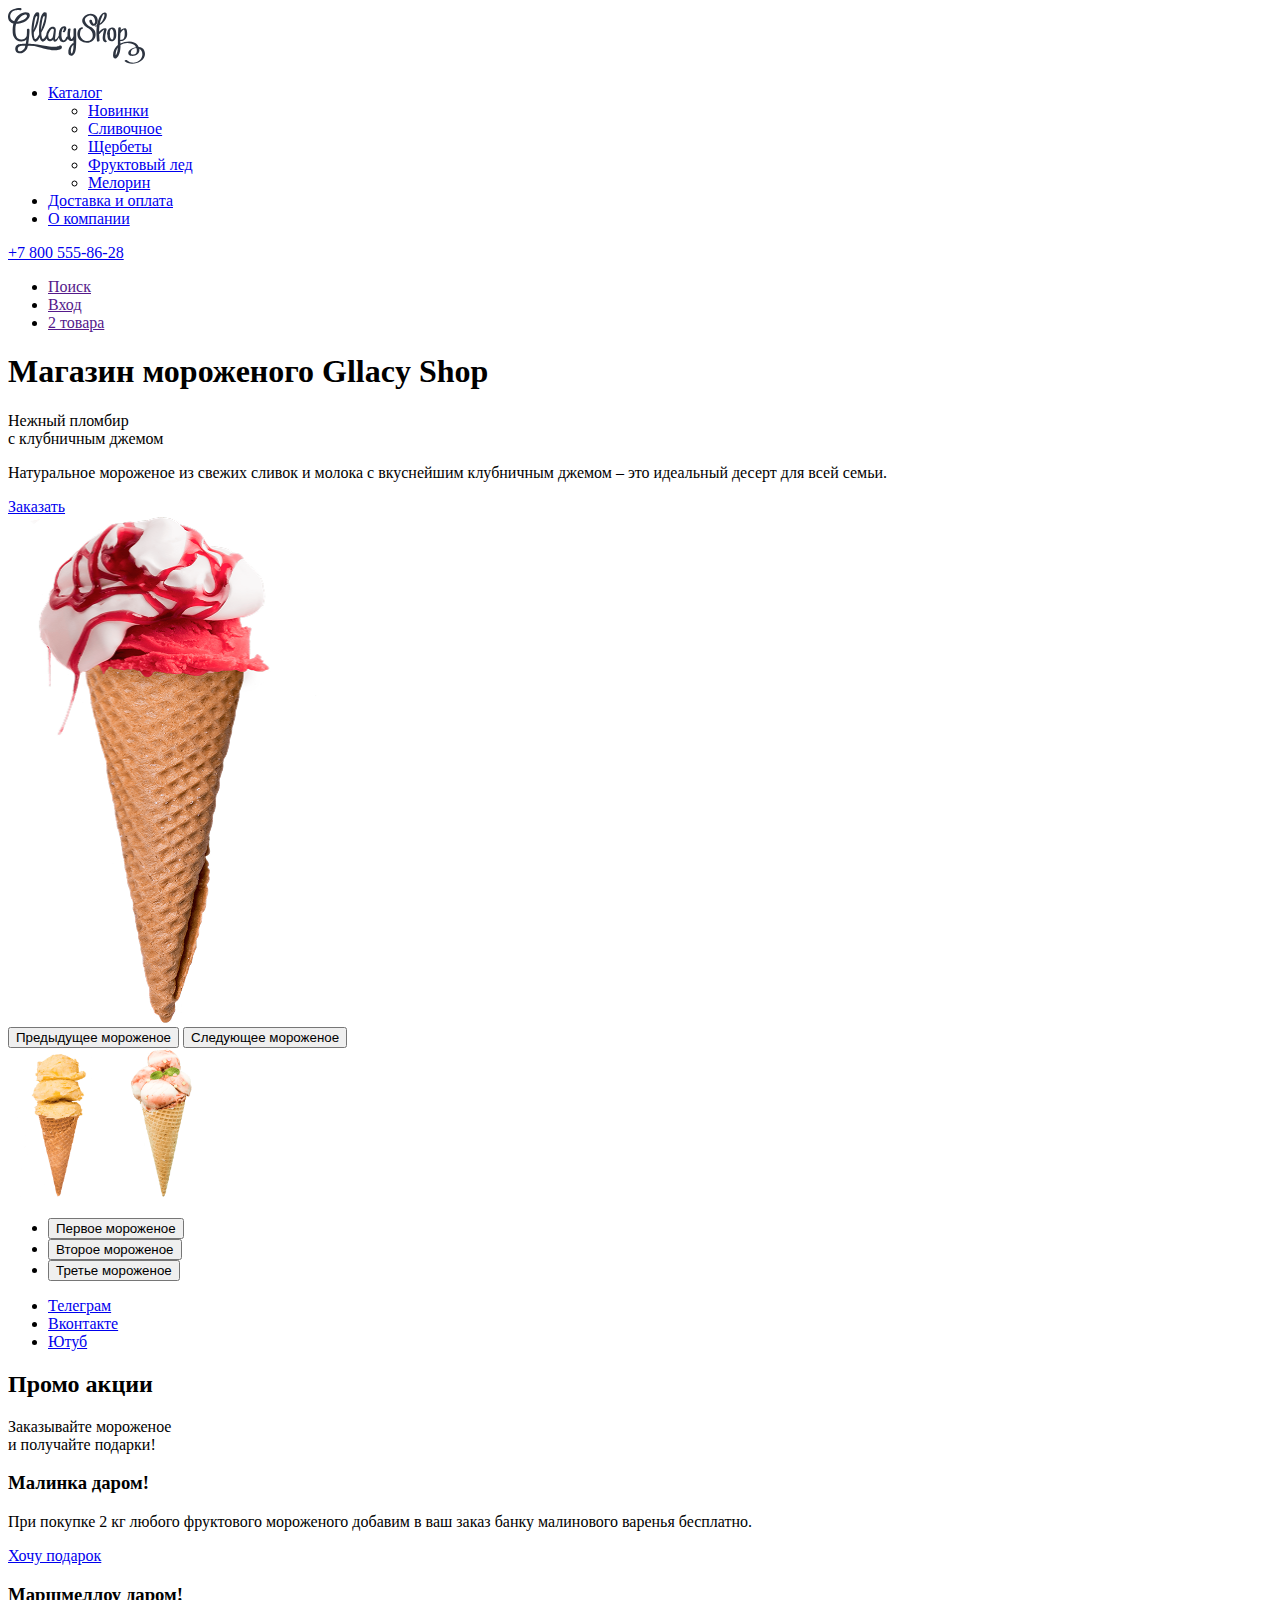
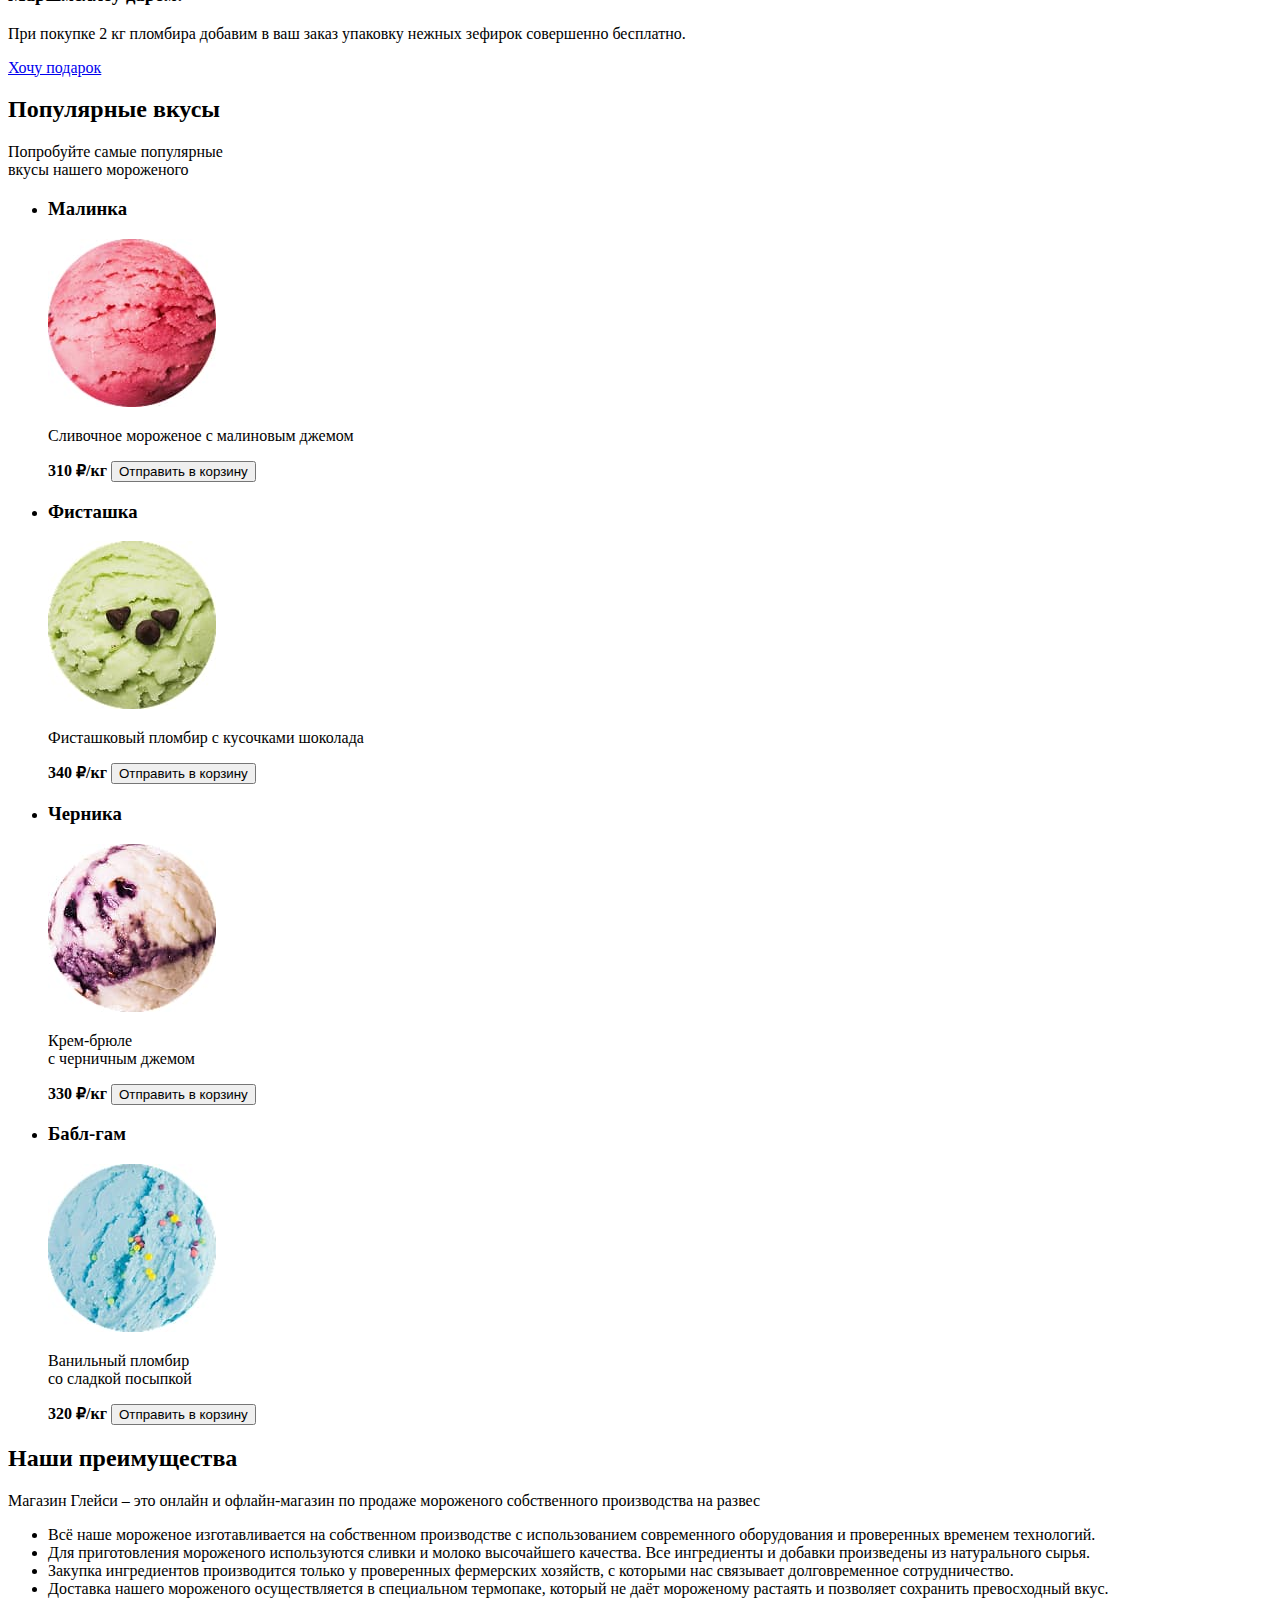
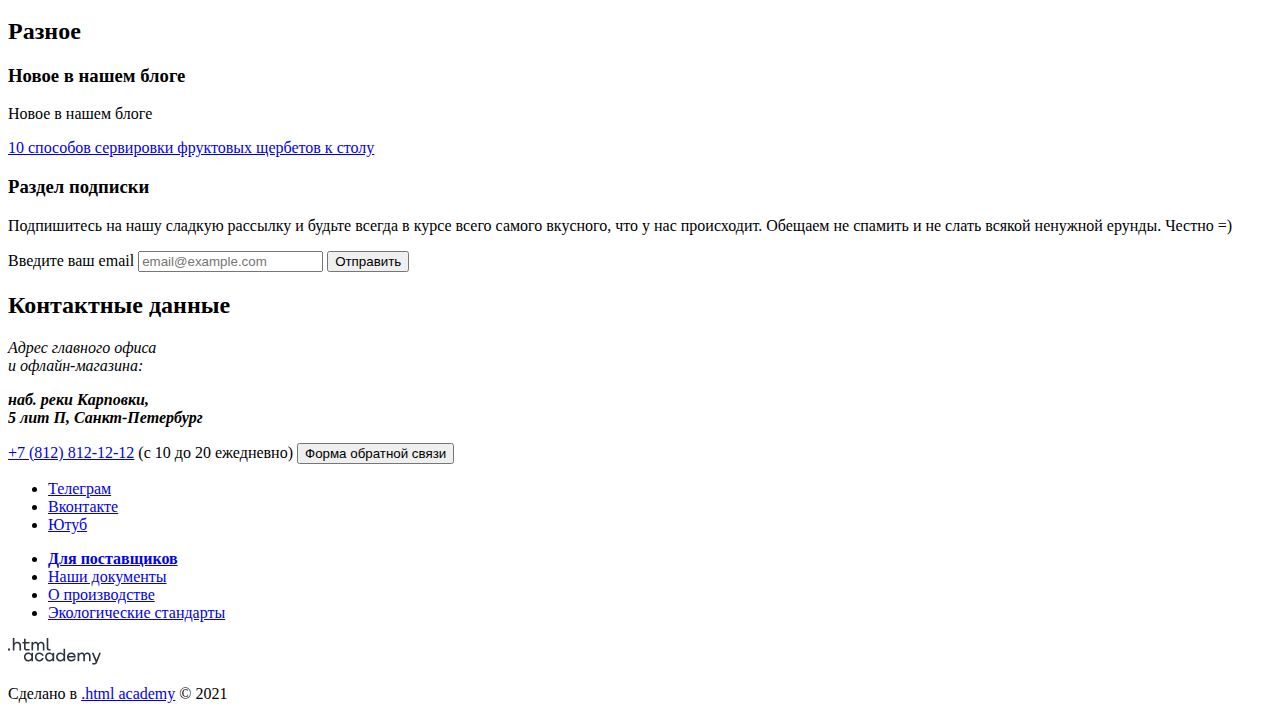
==== index.html @ fe3bb4b9 "Add content images" ====
<!DOCTYPE html>
<html class="page" lang="ru">
<head>
  <meta charset="UTF-8">
  <meta name="viewport" content="width=device-width, initial-scale=1.0">
  <title>Gllacy. Магазин нежного мороженого.</title>
</head>
<body class="page__body">
  <header class="page__header">
    <a class="logo" href="#">
      <img src="img/logo.svg" width="137" height="56" alt="Логотип Gllacy Shop">
    </a>

    <nav class="nav">
      <ul class="nav__list">
        <li class="nav__item">
          <a href="catalog.html">Каталог</a>
          <ul class="nav__sublist">
            <li class="nav__subitem"><a href="#">Новинки</a></li>
            <li class="nav__subitem"><a href="#">Сливочное</a></li>
            <li class="nav__subitem"><a href="#">Щербеты</a></li>
            <li class="nav__subitem"><a href="#">Фруктовый лед</a></li>
            <li class="nav__subitem"><a href="#">Мелорин</a></li>
          </ul>
        </li>
        <li class="nav__item">
          <a href="#">Доставка и оплата</a>
        </li>
        <li class="nav__item">
          <a href="#">О компании</a>
        </li>
      </ul>

      <a class="nav__phone" href="tel:+78005558628">
        +7 800 555-86-28
      </a>

      <ul class="nav__list user-nav__list">
        <li class="nav__item user-nav__item">
          <a href="">
            <span class="visually-hidden">Поиск</span>
          </a>
        </li>
        <li class="nav__item user-nav__item">
          <a href="">Вход</a>
        </li>
        <li class="nav__item user-nav__item">
          <a href="">2 товара</a>
        </li>
      </ul>
    </nav>
  </header>

  <main class="page__main">
    <header class="main-header">
      <h1 class="visually-hidden">Магазин мороженого Gllacy Shop</h1>

      <p class="main-header__title">
      Нежный пломбир<br>с клубничным джемом
      </p>
      <p class="main-header__subtitle">
        Натуральное мороженое из свежих сливок и молока с вкуснейшим клубничным джемом – это идеальный десерт для всей семьи.
      </p>
      <a class="button" href="#">Заказать</a>

      <div class="slider-wrap">
        <div class="main-img-wrap">
          <img class="main-img" src="img/strawberry-jam-promo.png" width="327" height="507" alt="Пломбир с клубничным джемом">
          <div class="slider-btns-wrap">
            <button class="slider-btn slider-prev" type="button">
              <span class="visually-hidden">Предыдущее мороженое</span>
            </button>
            <button class="slider-btn slider-next" type="button">
              <span class="visually-hidden">Следующее мороженое</span>
            </button>
          </div>
        </div>
        <img src="img/banana-promo.png" width="100" height="150" alt="Сливочное мороженое со вкусом банана">
        <img src="img/caramel-promo.png" width="100" height="150" alt="Карамельный пломбир с маршмеллоу">
      </div>

      <ul class="pag">
        <li class="pag__item">
          <button class="pag__button pag__button--current" type="button">
            <span class="visually-hidden">Первое мороженое</span>
          </button>
        </li>
        <li class="pag__item">
          <button class="pag__button" type="button">
            <span class="visually-hidden">Второе мороженое</span>
          </button>
        </li>
        <li class="pag__item">
          <button class="pag__button" type="button">
            <span class="visually-hidden">Третье мороженое</span>
          </button>
        </li>
      </ul>

      <ul class="socials__list">
        <li class="socials__item">
          <a class="socials__link socials__link--tg" href="https://t.me/htmlacademy">
            <span class="viasually-hidden">Телеграм</span>
          </a>
        </li>
        <li class="socials__item">
          <a class="socials__link socials__link--vk" href="https://vk.com/htmlacademy">
            <span class="viasually-hidden">Вконтакте</span>
          </a>
        </li>
        <li class="socials__item">
          <a class="socials__link socials__link--yt" href="https://www.youtube.com/user/htmlacademyru">
            <span class="viasually-hidden">Ютуб</span>
          </a>
        </li>
      </ul>
    </header>

    <section class="promo">
      <h2 class="visually-hidden">Промо акции</h2>
      <p class="promo__title">Заказывайте мороженое<br> и получайте подарки!</p>

      <article class="promo-card">
        <h3 class="promo-card__title">Малинка даром!</h3>
        <p class="promo-card__desc">
          При покупке 2 кг любого фруктового мороженого добавим в ваш заказ банку малинового варенья бесплатно.
        </p>
        <a class="button" href="#">Хочу подарок</a>
      </article>

      <article class="promo-card">
        <h3 class="promo-card__title">Маршмеллоу даром!</h3>
        <p class="promo-card__desc">
          При покупке 2 кг пломбира добавим в ваш заказ упаковку нежных зефирок совершенно бесплатно.
        </p>
        <a class="button" href="#">Хочу подарок</a>
      </article>
    </section>

    <section class="catalog">
      <h2 class="visually-hidden">Популярные вкусы</h2>
      <p class="catalog__title">Попробуйте самые популярные<br> вкусы нашего мороженого</p>

      <ul class="catalog-list">
        <li class="catalog-card">
          <h3 class="catalog-card__title">Малинка</h3>
          <img class="catalog-card__img" src="img/product/ruspberry.jpg" width="168" h="168" alt="Вид малинового мороженого">
          <p class="catalog-card__desc">Сливочное мороженое с малиновым джемом</p>
          <div class="catalog-card__wrap">
            <span class="catalog-card__price"><b>310 ₽/кг</b></span>
            <button class="catalog-card__button" type="button">
              <span class="visually-hidden">Отправить в корзину</span>
            </button>
          </div>
        </li>
        <li class="catalog-card">
          <h3 class="catalog-card__title">Фисташка</h3>
          <img class="catalog-card__img" src="img/product/pistachio.jpg" width="168" h="168" alt="Вид фисташкового мороженого">
          <p class="catalog-card__desc">Фисташковый пломбир с кусочками шоколада</p>
          <div class="catalog-card__wrap">
            <span class="catalog-card__price"><b>340 ₽/кг</b></span>
            <button class="catalog-card__button" type="button">
              <span class="visually-hidden">Отправить в корзину</span>
            </button>
          </div>
        </li>
        <li class="catalog-card">
          <h3 class="catalog-card__title">Черника</h3>
          <img class="catalog-card__img" src="img/product/blueberry.jpg" width="168" h="168" alt="Вид черничного мороженого">
          <p class="catalog-card__desc">Крем-брюле<br> с черничным джемом</p>
          <div class="catalog-card__wrap">
            <span class="catalog-card__price"><b>330 ₽/кг</b></span>
            <button class="catalog-card__button" type="button">
              <span class="visually-hidden">Отправить в корзину</span>
            </button>
          </div>
        </li>
        <li class="catalog-card">
          <h3 class="catalog-card__title">Бабл-гам</h3>
          <img class="catalog-card__img" src="img/product/bubble-gum.jpg" width="168" h="168" alt="Вид мороженого со скусом Бабл-гам">
          <p class="catalog-card__desc">Ванильный пломбир<br> со сладкой посыпкой</p>
          <div class="catalog-card__wrap">
            <span class="catalog-card__price"><b>320 ₽/кг</b></span>
            <button class="catalog-card__button" type="button">
              <span class="visually-hidden">Отправить в корзину</span>
            </button>
          </div>
        </li>
      </ul>
    </section>

    <section class="advantages">
      <h2 class="visually-hidden">Наши преимущества</h2>
      <p class="advantages__title">Магазин Глейси – это онлайн и офлайн-магазин по продаже мороженого собственного производства на развес</p>

      <ul class="advantages__list">
        <li class="advantages__item advantages__item--ice-cream">
          Всё наше мороженое изготавливается на собственном производстве с использованием современного оборудования и проверенных временем технологий.
        </li>
        <li class="advantages__item advantages__item--leaf">
          Для приготовления мороженого используются сливки и молоко высочайшего качества. Все ингредиенты и добавки произведены из натурального сырья.
        </li>
        <li class="advantages__item advantages__item--cow-head">
          Закупка ингредиентов производится только у проверенных фермерских хозяйств, с которыми нас связывает долговременное сотрудничество.
        </li>
        <li class="advantages__item advantages__item--thermometer">
          Доставка нашего мороженого осуществляется в специальном термопаке, который не даёт мороженому растаять и позволяет сохранить превосходный вкус.
        </li>
      </ul>
    </section>

    <section class="additional">
      <h2 class="visually-hidden">Разное</h2>

      <article class="blog">
        <h3 class="visually-hidden">Новое в нашем блоге</h3>
        <p class="blog__text"  aria-hidden="true">Новое в нашем блоге</p>
        <a class="blog__link" href="#">10 способов сервировки фруктовых щербетов к столу</a>
      </article>

      <article class="subscribe">
        <h3 class="visually-hidden">Раздел подписки</h3>
        <p class="subscribe__text">Подпишитесь на нашу сладкую рассылку и будьте всегда в курсе всего самого вкусного, что у нас происходит. Обещаем не спамить и не слать всякой ненужной ерунды. Честно =)</p>

        <form class="subscribe__form" action="https://echo.htmlacademy.ru" method="post">
          <label class="visually-hidden" for="email">Введите ваш email</label>
          <!-- для показа ошибки ввода поля добавить класс field-error -->
          <input class="subscribe__field" type="email" id="email" name="email" placeholder="email@example.com" required>
          <button class="button button--another-bg" type="submit">Отправить</button>
        </form>
      </article>
    </section>

    <footer class="main-footer">
      <section class="contacts">
        <h2 class="visually-hidden">Контактные данные</h2>

        <address class="contacts__address">
          <p class="contacts__title">Адрес главного офиса<br> и офлайн-магазина:</p>
          <p class="contacts__address-text">
            <b>наб. реки Карповки,<br> 5 лит П, Санкт-Петербург</b>
          </p>
        </address>

        <p class="contacts__title"></p>
        <a class="contacts__phone" href="tel:+78128121212">+7 (812) 812-12-12</a>
        <span class="schedule">(с 10 до 20 ежедневно)</span>

        <button class="button button--another-bg" type="button">Форма обратной связи</button>
      </section>
    </footer>
  </main>

  <footer class="page__footer">
    <ul class="socials__list">
      <li class="socials__item">
        <a class="socials__link socials__link--tg" href="https://t.me/htmlacademy">
          <span class="viasually-hidden">Телеграм</span>
        </a>
      </li>
      <li class="socials__item">
        <a class="socials__link socials__link--vk" href="https://vk.com/htmlacademy">
          <span class="viasually-hidden">Вконтакте</span>
        </a>
      </li>
      <li class="socials__item">
        <a class="socials__link socials__link--yt" href="https://www.youtube.com/user/htmlacademyru">
          <span class="viasually-hidden">Ютуб</span>
        </a>
      </li>
    </ul>

    <ul class="documents__list">
      <li class="documents__item documents__item--for-supplier">
        <a class="documents__link" href="#"><b>Для поставщиков</b></a>
      </li>
      <li class="documents__item">
        <a class="documents__link" href="#">Наши документы</a>
      </li>
      <li class="documents__item">
        <a class="documents__link" href="#">О производстве</a>
      </li>
      <li class="documents__item">
        <a class="documents__link" href="#">Экологические стандарты</a>
      </li>
    </ul>

    <div class="copyright">
      <a class="copyright__logo" href="https://htmlacademy.ru/">
        <img src="img/htmlacademy_logo.svg" width="93" height="27" alt="Логотип HTML Academy">
      </a>

      <p>
        Сделано в
        <a class="copyright__text" href="https://htmlacademy.ru/">.html academy</a>
        © 2021
      </p>
    </div>
  </footer>
</body>
</html>
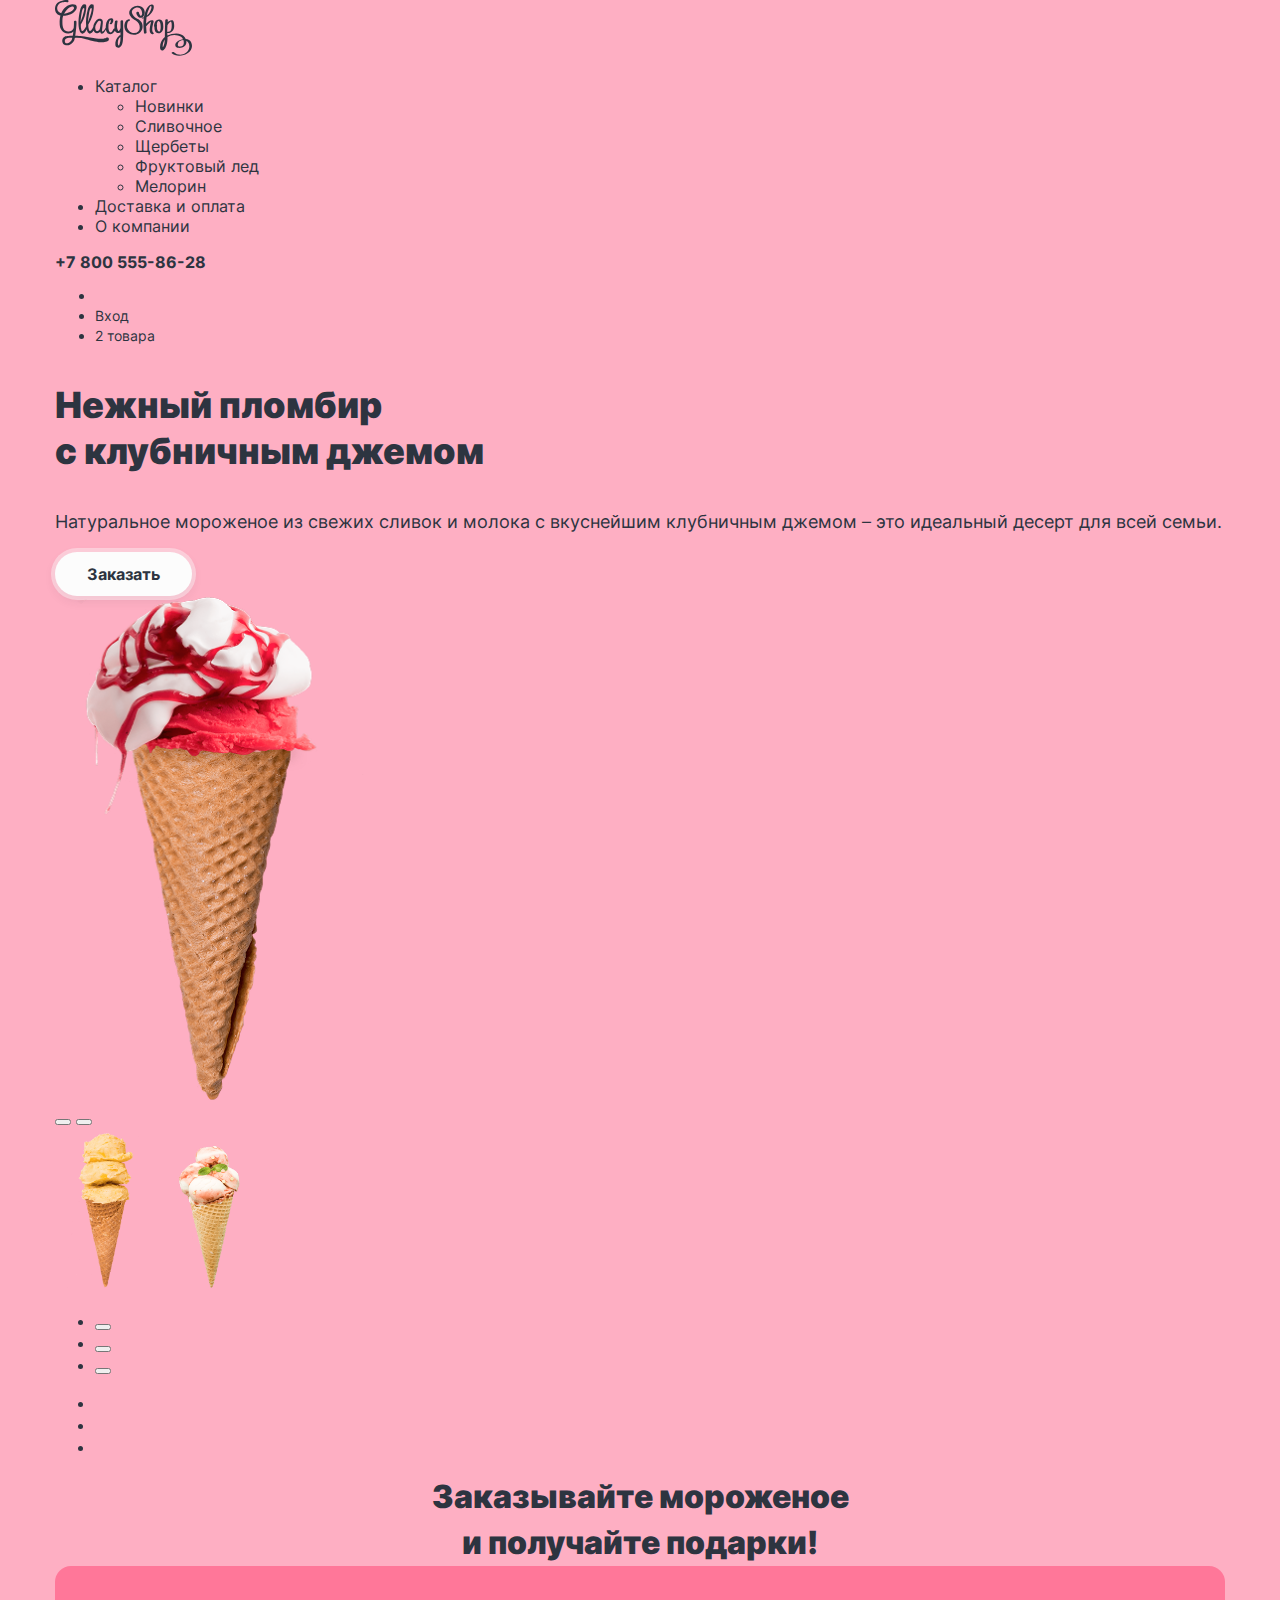
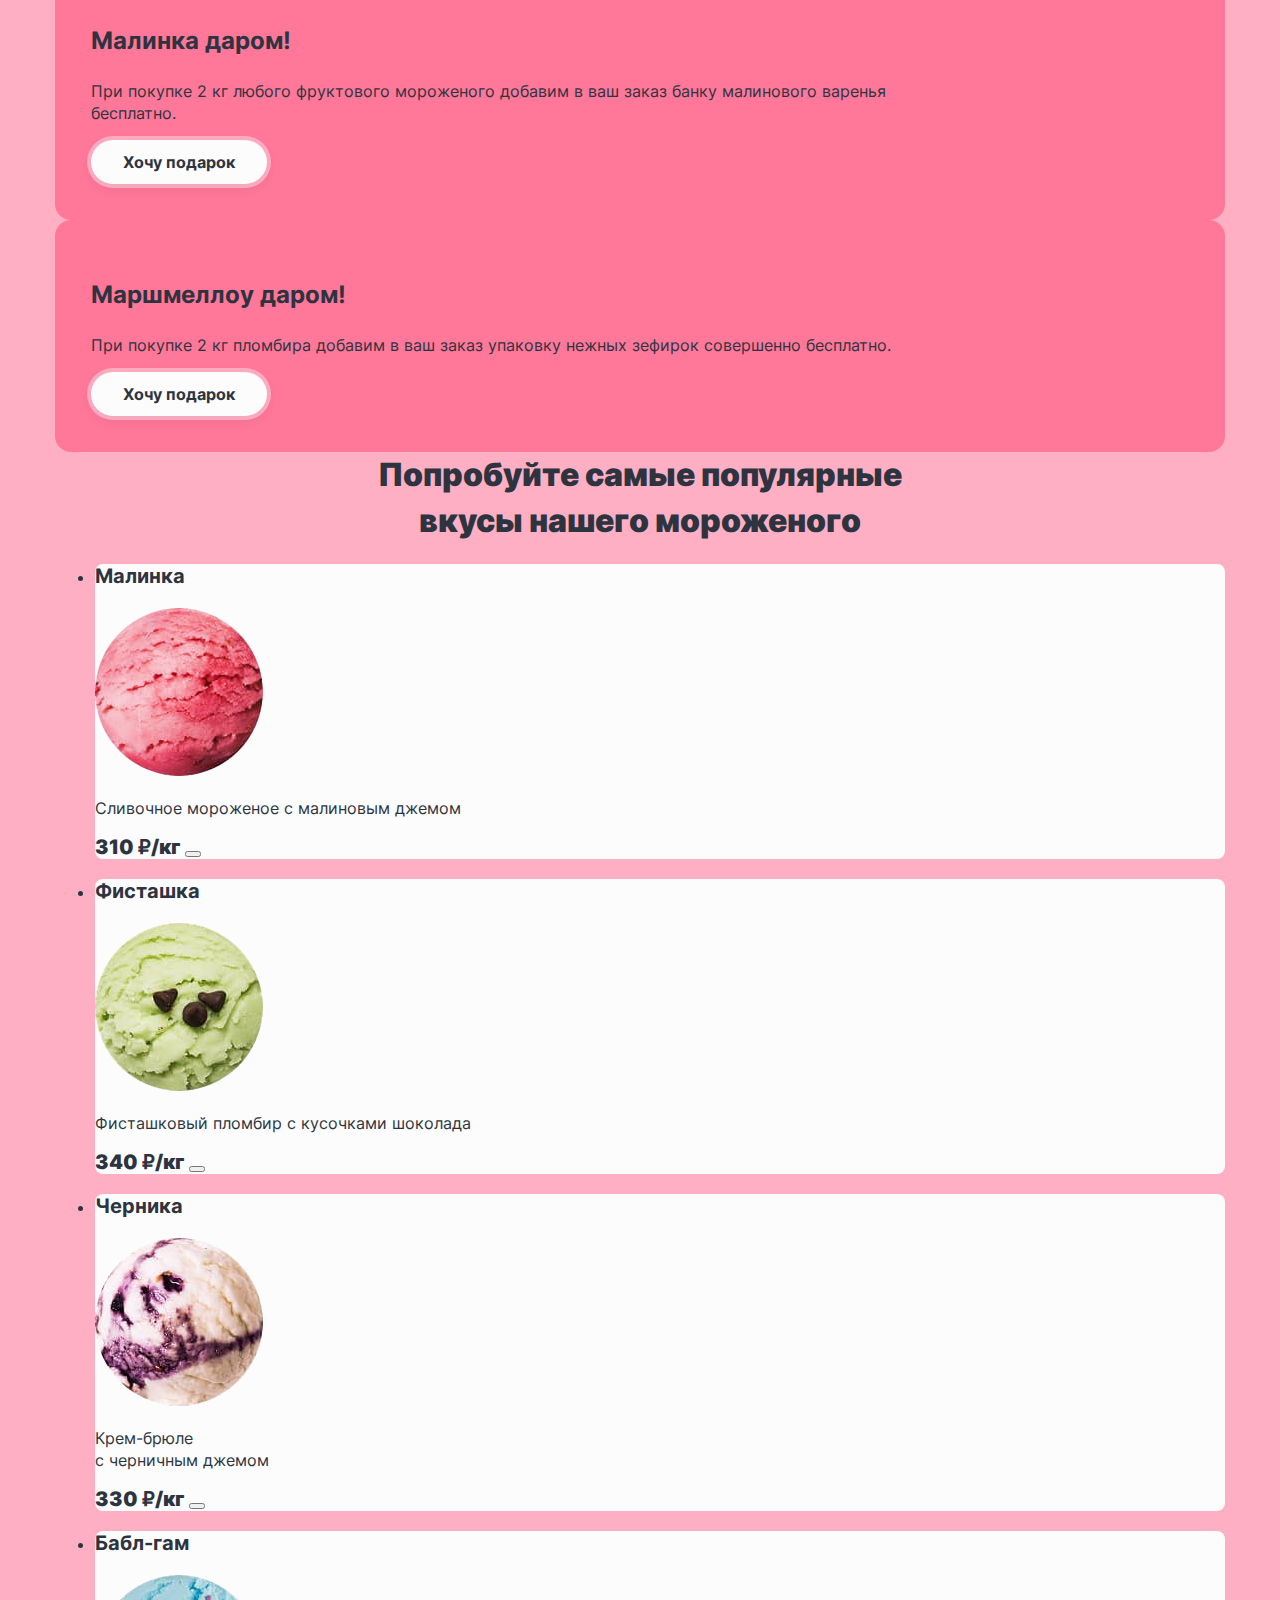
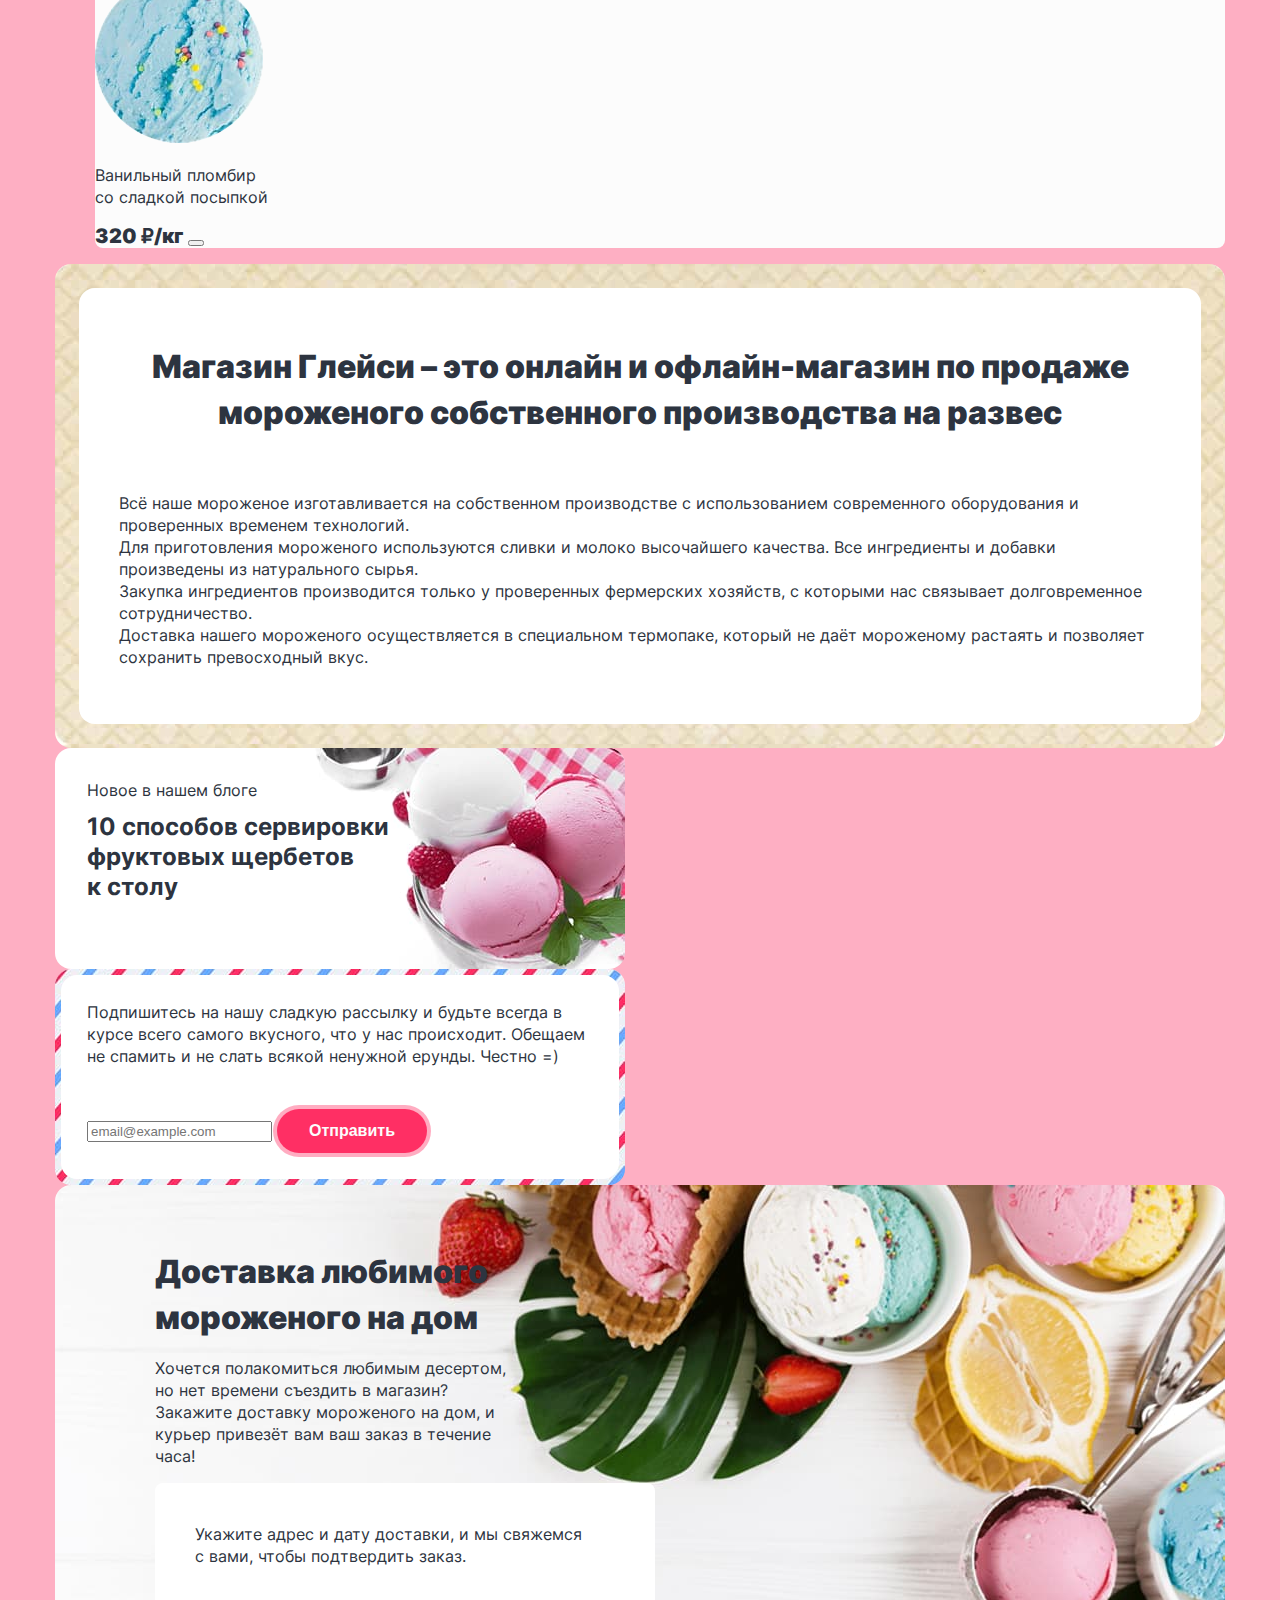
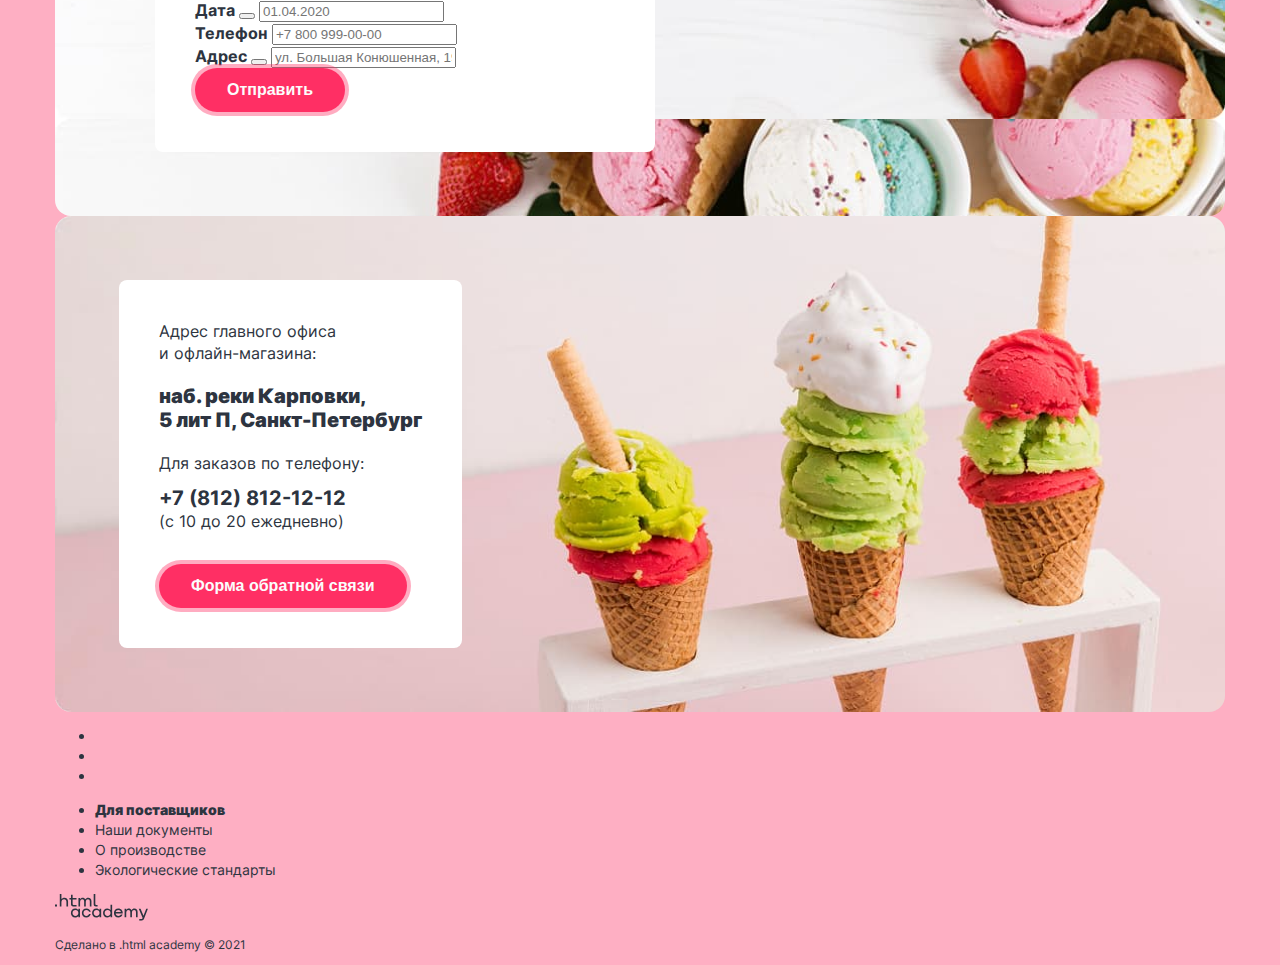
==== commit 4444a167: "Add delivery section markup. Add basic styles to index.html" ====
--- a/index.html
+++ b/index.html
@@ -4,6 +4,7 @@
   <meta charset="UTF-8">
   <meta name="viewport" content="width=device-width, initial-scale=1.0">
   <title>Gllacy. Магазин нежного мороженого.</title>
+  <link rel="stylesheet" href="css/styles.css">
 </head>
 <body class="page__body">
   <header class="page__header">
@@ -100,17 +101,17 @@
       <ul class="socials__list">
         <li class="socials__item">
           <a class="socials__link socials__link--tg" href="https://t.me/htmlacademy">
-            <span class="viasually-hidden">Телеграм</span>
+            <span class="visually-hidden">Телеграм</span>
           </a>
         </li>
         <li class="socials__item">
           <a class="socials__link socials__link--vk" href="https://vk.com/htmlacademy">
-            <span class="viasually-hidden">Вконтакте</span>
+            <span class="visually-hidden">Вконтакте</span>
           </a>
         </li>
         <li class="socials__item">
           <a class="socials__link socials__link--yt" href="https://www.youtube.com/user/htmlacademyru">
-            <span class="viasually-hidden">Ютуб</span>
+            <span class="visually-hidden">Ютуб</span>
           </a>
         </li>
       </ul>
@@ -118,7 +119,7 @@
 
     <section class="promo">
       <h2 class="visually-hidden">Промо акции</h2>
-      <p class="promo__title">Заказывайте мороженое<br> и получайте подарки!</p>
+      <p class="section__title">Заказывайте мороженое<br> и получайте подарки!</p>
 
       <article class="promo-card">
         <h3 class="promo-card__title">Малинка даром!</h3>
@@ -139,7 +140,7 @@
 
     <section class="catalog">
       <h2 class="visually-hidden">Популярные вкусы</h2>
-      <p class="catalog__title">Попробуйте самые популярные<br> вкусы нашего мороженого</p>
+      <p class="section__title">Попробуйте самые популярные<br> вкусы нашего мороженого</p>
 
       <ul class="catalog-list">
         <li class="catalog-card">
@@ -190,23 +191,25 @@
     </section>
 
     <section class="advantages">
-      <h2 class="visually-hidden">Наши преимущества</h2>
-      <p class="advantages__title">Магазин Глейси – это онлайн и офлайн-магазин по продаже мороженого собственного производства на развес</p>
-
-      <ul class="advantages__list">
-        <li class="advantages__item advantages__item--ice-cream">
-          Всё наше мороженое изготавливается на собственном производстве с использованием современного оборудования и проверенных временем технологий.
-        </li>
-        <li class="advantages__item advantages__item--leaf">
-          Для приготовления мороженого используются сливки и молоко высочайшего качества. Все ингредиенты и добавки произведены из натурального сырья.
-        </li>
-        <li class="advantages__item advantages__item--cow-head">
-          Закупка ингредиентов производится только у проверенных фермерских хозяйств, с которыми нас связывает долговременное сотрудничество.
-        </li>
-        <li class="advantages__item advantages__item--thermometer">
-          Доставка нашего мороженого осуществляется в специальном термопаке, который не даёт мороженому растаять и позволяет сохранить превосходный вкус.
-        </li>
-      </ul>
+      <div class="advantages__wrapper">
+        <h2 class="visually-hidden">Наши преимущества</h2>
+        <p class="section__title">Магазин Глейси – это онлайн и офлайн-магазин по продаже мороженого собственного производства на развес</p>
+
+        <ul class="advantages__list">
+          <li class="advantages__item advantages__item--ice-cream">
+            Всё наше мороженое изготавливается на собственном производстве с использованием современного оборудования и проверенных временем технологий.
+          </li>
+          <li class="advantages__item advantages__item--leaf">
+            Для приготовления мороженого используются сливки и молоко высочайшего качества. Все ингредиенты и добавки произведены из натурального сырья.
+          </li>
+          <li class="advantages__item advantages__item--cow-head">
+            Закупка ингредиентов производится только у проверенных фермерских хозяйств, с которыми нас связывает долговременное сотрудничество.
+          </li>
+          <li class="advantages__item advantages__item--thermometer">
+            Доставка нашего мороженого осуществляется в специальном термопаке, который не даёт мороженому растаять и позволяет сохранить превосходный вкус.
+          </li>
+        </ul>
+      </div>
     </section>
 
     <section class="additional">
@@ -215,20 +218,59 @@
       <article class="blog">
         <h3 class="visually-hidden">Новое в нашем блоге</h3>
         <p class="blog__text"  aria-hidden="true">Новое в нашем блоге</p>
-        <a class="blog__link" href="#">10 способов сервировки фруктовых щербетов к столу</a>
+        <a class="blog__link" href="#">10 способов сервировки<br> фруктовых щербетов<br> к столу</a>
       </article>
 
       <article class="subscribe">
         <h3 class="visually-hidden">Раздел подписки</h3>
-        <p class="subscribe__text">Подпишитесь на нашу сладкую рассылку и будьте всегда в курсе всего самого вкусного, что у нас происходит. Обещаем не спамить и не слать всякой ненужной ерунды. Честно =)</p>
+
+        <div class="subscribe__wrapper">
+          <p class="subscribe__text">Подпишитесь на нашу сладкую рассылку и будьте всегда в курсе всего самого вкусного, что у нас происходит. Обещаем не спамить и не слать всякой ненужной ерунды. Честно =)</p>
 
         <form class="subscribe__form" action="https://echo.htmlacademy.ru" method="post">
           <label class="visually-hidden" for="email">Введите ваш email</label>
           <!-- для показа ошибки ввода поля добавить класс field-error -->
-          <input class="subscribe__field" type="email" id="email" name="email" placeholder="email@example.com" required>
+          <input class="field" type="email" id="email" name="email" placeholder="email@example.com" required>
           <button class="button button--another-bg" type="submit">Отправить</button>
         </form>
+        </div>
       </article>
+    </section>
+
+    <section class="delivery">
+      <div class="delivery__wrapper">
+        <h2 class="section__title">Доставка любимого<br> мороженого на дом</h2>
+        <p class="delivery__desc">Хочется полакомиться любимым десертом,<br> но нет времени съездить в магазин? Закажите доставку мороженого на дом, и курьер привезёт вам ваш заказ в течение часа!</p>
+      </div>
+
+      <form class="delivery__form" action="https://echo.htmlacademy.ru" method="post">
+        <p>Укажите адрес и дату доставки, и мы свяжемся<br> с вами, чтобы подтвердить заказ.</p>
+
+        <div class="field-group">
+          <label class="field__label" for="date">Дата
+            <button class="info-icon" type="button">
+              <span class="visually-hidden">Дополнительная информация</span>
+            </button>
+          </label>
+          <input class="field" type="text" id="date" name="date" placeholder="01.04.2020" required>
+        </div>
+
+        <div class="field-group">
+          <label class="field__label" for="phone">Телефон</label>
+          <input class="field" type="text" id="phone" name="phone" placeholder="+7 800 999-00-00" required>
+        </div>
+
+        <div class="field-group">
+          <label class="field__label" for="address">Адрес
+            <button class="info-icon" type="button">
+              <span class="visually-hidden">Дополнительная информация</span>
+            </button>
+          </label>
+          <input class="field" type="text" id="address" name="address" placeholder="ул. Большая Конюшенная, 19/8" required>
+        </div>
+
+        <button class="button button--another-bg" type="submit">Отправить</button>
+      </form>
     </section>
 
     <footer class="main-footer">
@@ -242,7 +284,7 @@
           </p>
         </address>
 
-        <p class="contacts__title"></p>
+        <p class="contacts__title">Для заказов по телефону:</p>
         <a class="contacts__phone" href="tel:+78128121212">+7 (812) 812-12-12</a>
         <span class="schedule">(с 10 до 20 ежедневно)</span>
 
@@ -255,17 +297,17 @@
     <ul class="socials__list">
       <li class="socials__item">
         <a class="socials__link socials__link--tg" href="https://t.me/htmlacademy">
-          <span class="viasually-hidden">Телеграм</span>
+          <span class="visually-hidden">Телеграм</span>
         </a>
       </li>
       <li class="socials__item">
         <a class="socials__link socials__link--vk" href="https://vk.com/htmlacademy">
-          <span class="viasually-hidden">Вконтакте</span>
+          <span class="visually-hidden">Вконтакте</span>
         </a>
       </li>
       <li class="socials__item">
         <a class="socials__link socials__link--yt" href="https://www.youtube.com/user/htmlacademyru">
-          <span class="viasually-hidden">Ютуб</span>
+          <span class="visually-hidden">Ютуб</span>
         </a>
       </li>
     </ul>
--- a/css/styles.css
+++ b/css/styles.css
@@ -0,0 +1,349 @@
+@font-face {
+  font-family: "Inter";
+  font-style: normal;
+  font-weight: 400;
+  src:
+    url("../fonts/inter-400.woff2") format("woff2"),
+    url("../fonts/inter-400.woff") format("woff");
+  font-display: swap;
+}
+
+@font-face {
+  font-family: "Inter";
+  font-style: normal;
+  font-weight: 700;
+  src:
+    url("../fonts/inter-700.woff2") format("woff2"),
+    url("../fonts/inter-700.woff") format("woff");
+  font-display: swap;
+}
+
+@font-face {
+  font-family: "Inter";
+  font-style: normal;
+  font-weight: 900;
+  src:
+    url("../fonts/inter-900.woff2") format("woff2"),
+    url("../fonts/inter-900.woff") format("woff");
+  font-display: swap;
+}
+
+*,
+*::before,
+*::after {
+  box-sizing: border-box;
+}
+
+img {
+  max-width: 100%;
+  height: auto;
+  object-fit: contain;
+}
+
+a {
+  color: inherit;
+  text-decoration: none;
+}
+
+.page__body {
+  width: 1270px;
+  min-height: 100%;
+  margin: 0 auto;
+
+  font-family: "Inter", "Arial", sans-serif;
+  font-size: 16px;
+  line-height: 22px;
+  font-weight: 400;
+  font-style: normal;
+  color: #2d3440;
+
+  background-color: #feafc3;
+}
+
+.visually-hidden {
+  position: absolute;
+  transform: scale(0);
+}
+
+.button {
+  display: inline-block;
+  padding: 12px 32px;
+
+  font-size: inherit;
+  line-height: 20px;
+  font-weight: 700;
+  border: none;
+  border-radius: 26px;
+  background-color: #fcfcfc;
+
+  box-shadow:
+    0 0 0 4px rgb(252, 252, 252, 0.4),
+    0 4px 12px rgb(45, 52, 64, 0.1);
+}
+
+.button--another-bg {
+  color: #fcfcfc;
+  background-color: #ff2f64;
+  box-shadow: 0 0 0 4px rgb(255, 47, 100, 0.4);
+}
+
+/* Header */
+
+.page__header {
+  width: 1170px;
+  margin: 0 50px;
+  line-height: 20px;
+}
+
+.nav__phone {
+  font-weight: 700;
+}
+
+.user-nav__list {
+  font-size: 14px;
+}
+
+/* Footer */
+
+.page__footer {
+  width: 1170px;
+  margin: 0 50px;
+
+  font-size: 14px;
+  line-height: 20px;
+}
+
+.documents__item--for-supplier {
+  font-weight: 700;
+}
+
+.copyright {
+  font-size: 12px;
+  line-height: 16px;
+}
+
+/* Main */
+
+.page__main {
+  width: 1170px;
+  margin: 0 50px;
+}
+
+.main-header__title {
+  font-size: 36px;
+  line-height: 46px;
+  font-weight: 900;
+}
+
+.main-header__subtitle {
+  font-size: 18px;
+  line-height: 24px;
+}
+
+.section__title {
+  margin: 0;
+
+  font-size: 32px;
+  line-height: 46px;
+  font-weight: 900;
+  text-align: center;
+}
+
+/* Promo */
+
+.promo-card {
+  padding: 36px;
+  padding-right: 320px;
+
+  background-color: #ff7799;
+  border-radius: 16px;
+}
+
+
+.promo-card__title {
+  font-size: 24px;
+  line-height: 30px;
+  font-weight: 700;
+}
+
+/* Advantages */
+
+.advantages {
+  padding: 24px;
+
+  background-color: #ffffff;
+  background-image: url("../img/bg/waffle-bg.jpg");
+  border-radius: 16px;
+}
+
+.advantages__wrapper {
+  padding: 56px 40px;
+
+  background-color: #ffffff;
+  border-radius: 16px;
+}
+
+.advantages .section__title {
+  width: 995px;
+  margin: 0 auto;
+  margin-bottom: 56px;
+}
+
+.advantages__list {
+  margin: 0;
+  padding: 0;
+
+  list-style-type: none;
+}
+
+/* Additional */
+
+/* Blog */
+
+.blog {
+  width: 570px;
+  padding: 32px;
+  padding-bottom: 67px;
+
+  background-color: #ffffff;
+  background-image: url("../img/bg/table-setting-bg.jpg");
+  background-repeat: no-repeat;
+  background-size: cover;
+
+  border-radius: 16px;
+}
+
+.blog__text {
+  margin: 0;
+  margin-bottom: 12px;
+
+  line-height: 20px;
+}
+
+.blog__link {
+  font-size: 24px;
+  line-height: 30px;
+  font-weight: 700;
+}
+
+/* Subscribe */
+
+.subscribe {
+  width: 570px;
+  padding: 6px;
+
+  background-color: #ffffff;
+  background-image: url("../img/bg/subscribe-bg.jpg");
+
+  border-radius: 16px;
+}
+
+.subscribe__wrapper {
+  padding: 26px;
+  background-color: #ffffff;
+
+  border-radius: 16px;
+}
+
+.subscribe__text {
+  margin: 0;
+  margin-bottom: 42px;
+}
+
+/* Delivery */
+
+.delivery {
+  padding: 64px;
+  padding-left: 100px;
+
+  background-color: #ffffff;
+  background-image: url("../img/bg/delivery-bg.jpg");
+
+  border-radius: 16px;
+}
+
+.delivery__wrapper {
+  width: 371px;
+}
+
+.delivery .section__title {
+  text-align: left;
+}
+
+.delivery__form {
+  width: 500px;
+  padding: 40px;
+
+  background-color: #ffffff;
+  border-radius: 8px;
+}
+
+.delivery__form p {
+  margin: 0;
+  margin-bottom: 32px;
+}
+
+.field__label {
+  line-height: 20px;
+  font-weight: 700;
+}
+
+/* Main Footer */
+
+.main-footer {
+  padding: 64px;
+
+  background-color: #ffffff;
+  background-image: url("../img/bg/address-bg.jpg");
+  background-size: cover;
+
+  border-radius: 16px;
+}
+
+.contacts {
+  width: 343px;
+  padding: 40px;
+
+  background-color: #ffffff;
+
+  border-radius: 8px;
+}
+
+.contacts__address {
+  font-style: normal;
+}
+
+.contacts__title {
+  margin: 0;
+  margin-bottom: 12px;
+}
+
+.contacts__address-text,
+.contacts__phone {
+  font-size: 20px;
+  line-height: 24px;
+  font-weight: 700;
+}
+
+.schedule {
+  display: block;
+  margin-bottom: 32px;
+}
+
+/* Catalog */
+
+.catalog-card {
+  background-color: #fcfcfc;
+  border-radius: 8px;
+}
+
+.catalog-card__title,
+.catalog-card__price {
+  font-size: 20px;
+  line-height: 24px;
+  font-weight: 700;
+}
+
+.catalog-card__img {
+  border-radius: 50%;
+}
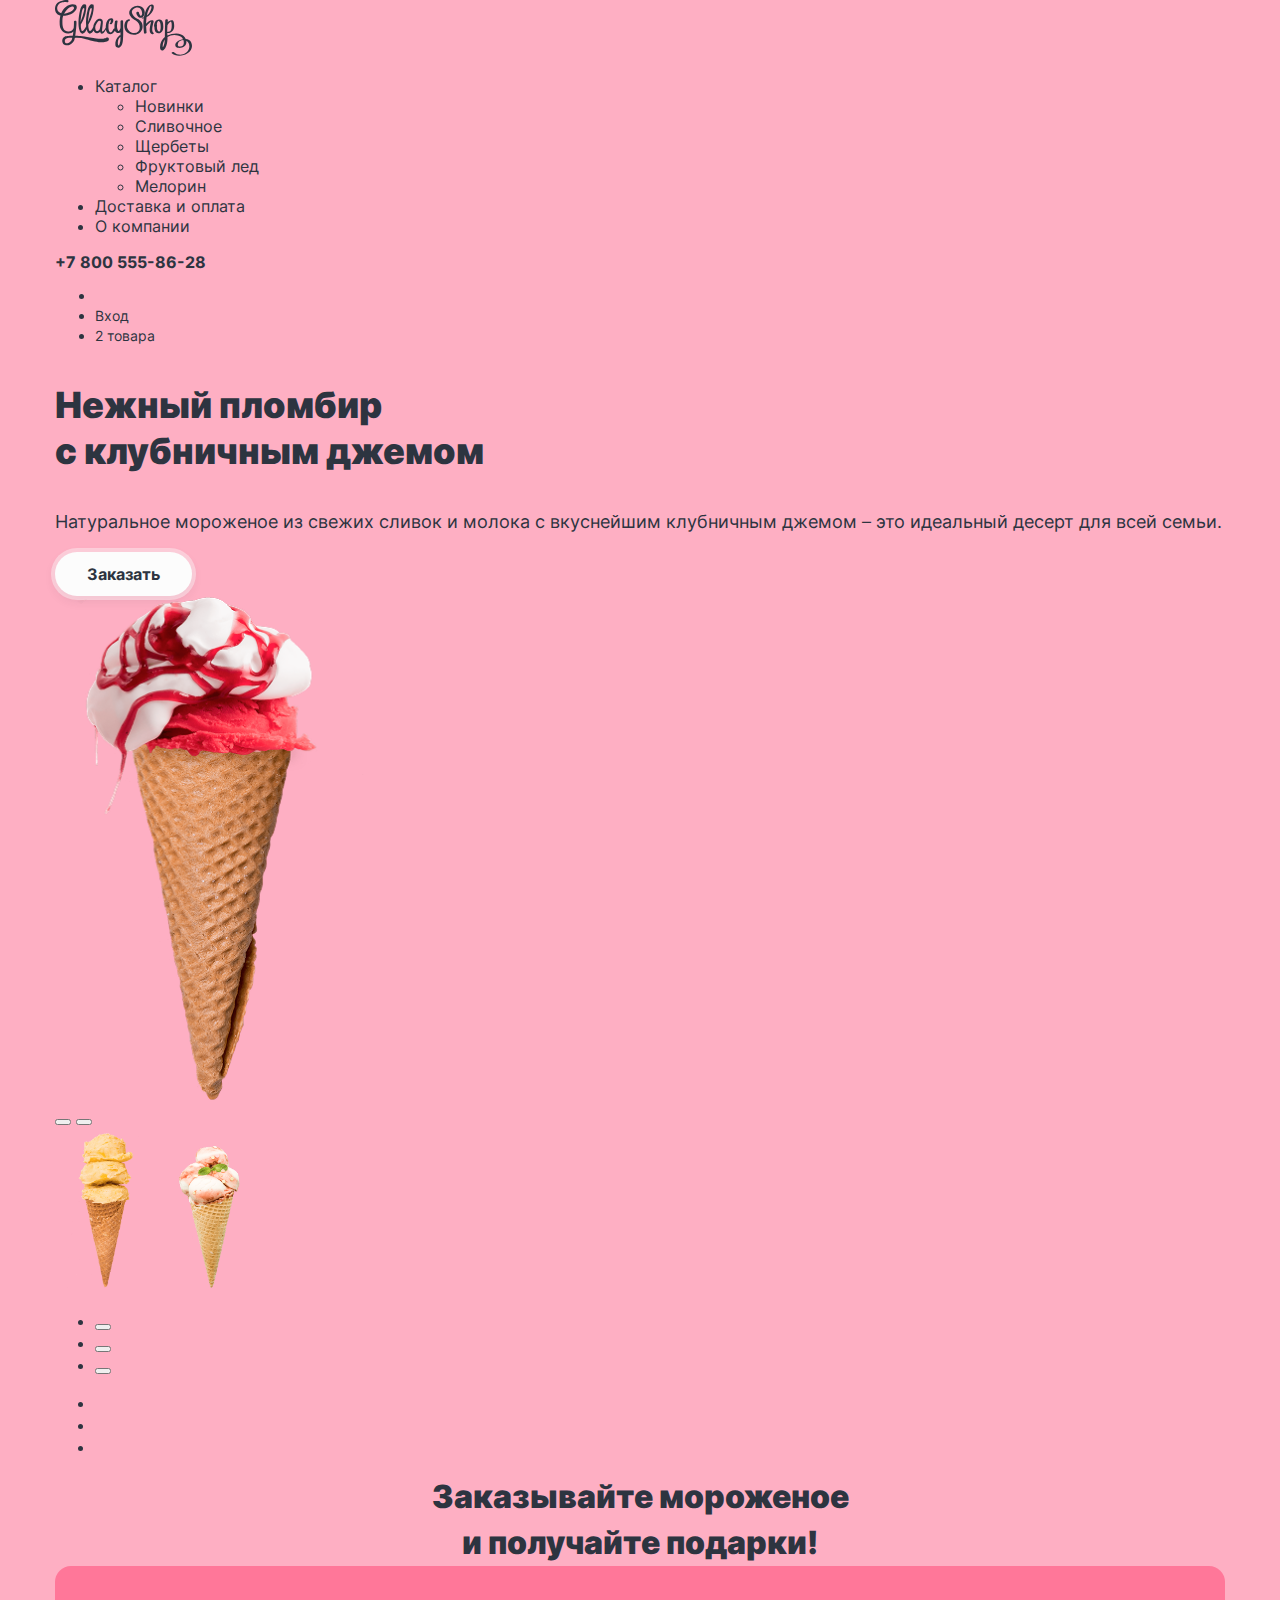
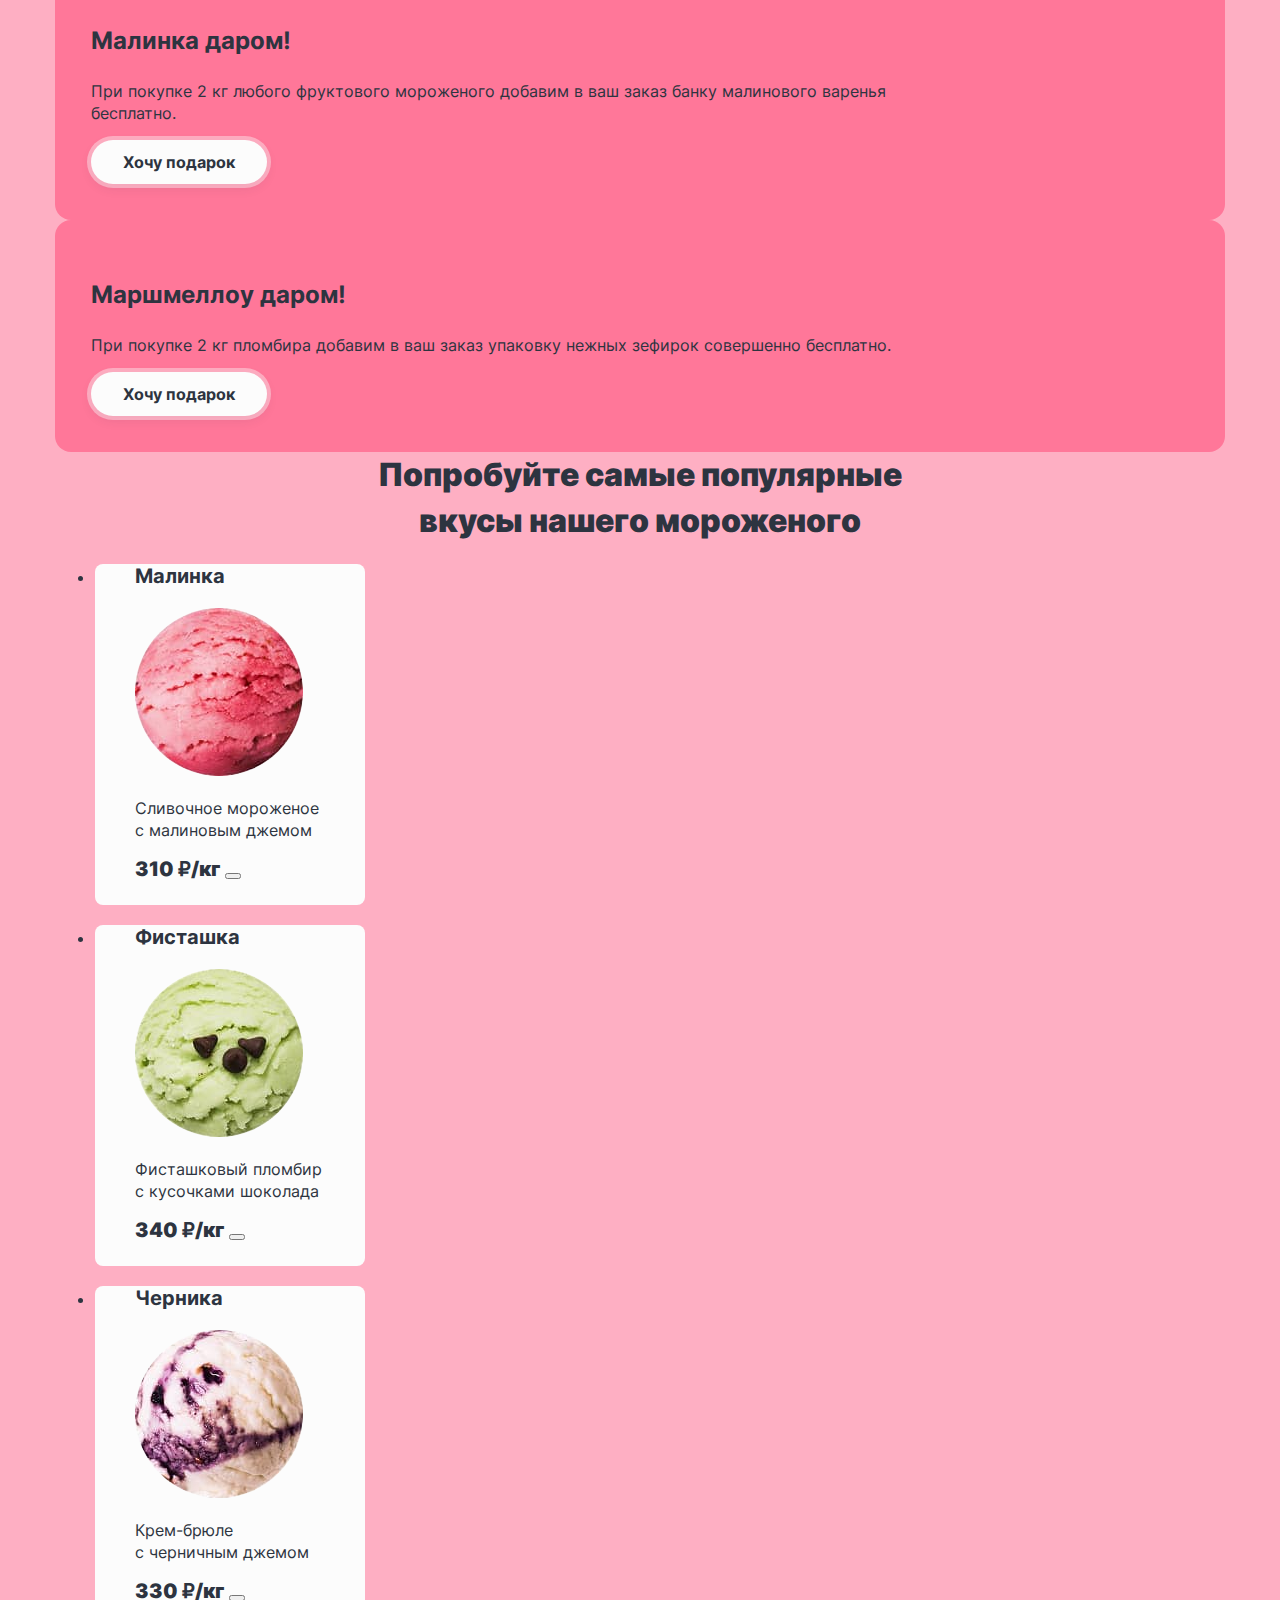
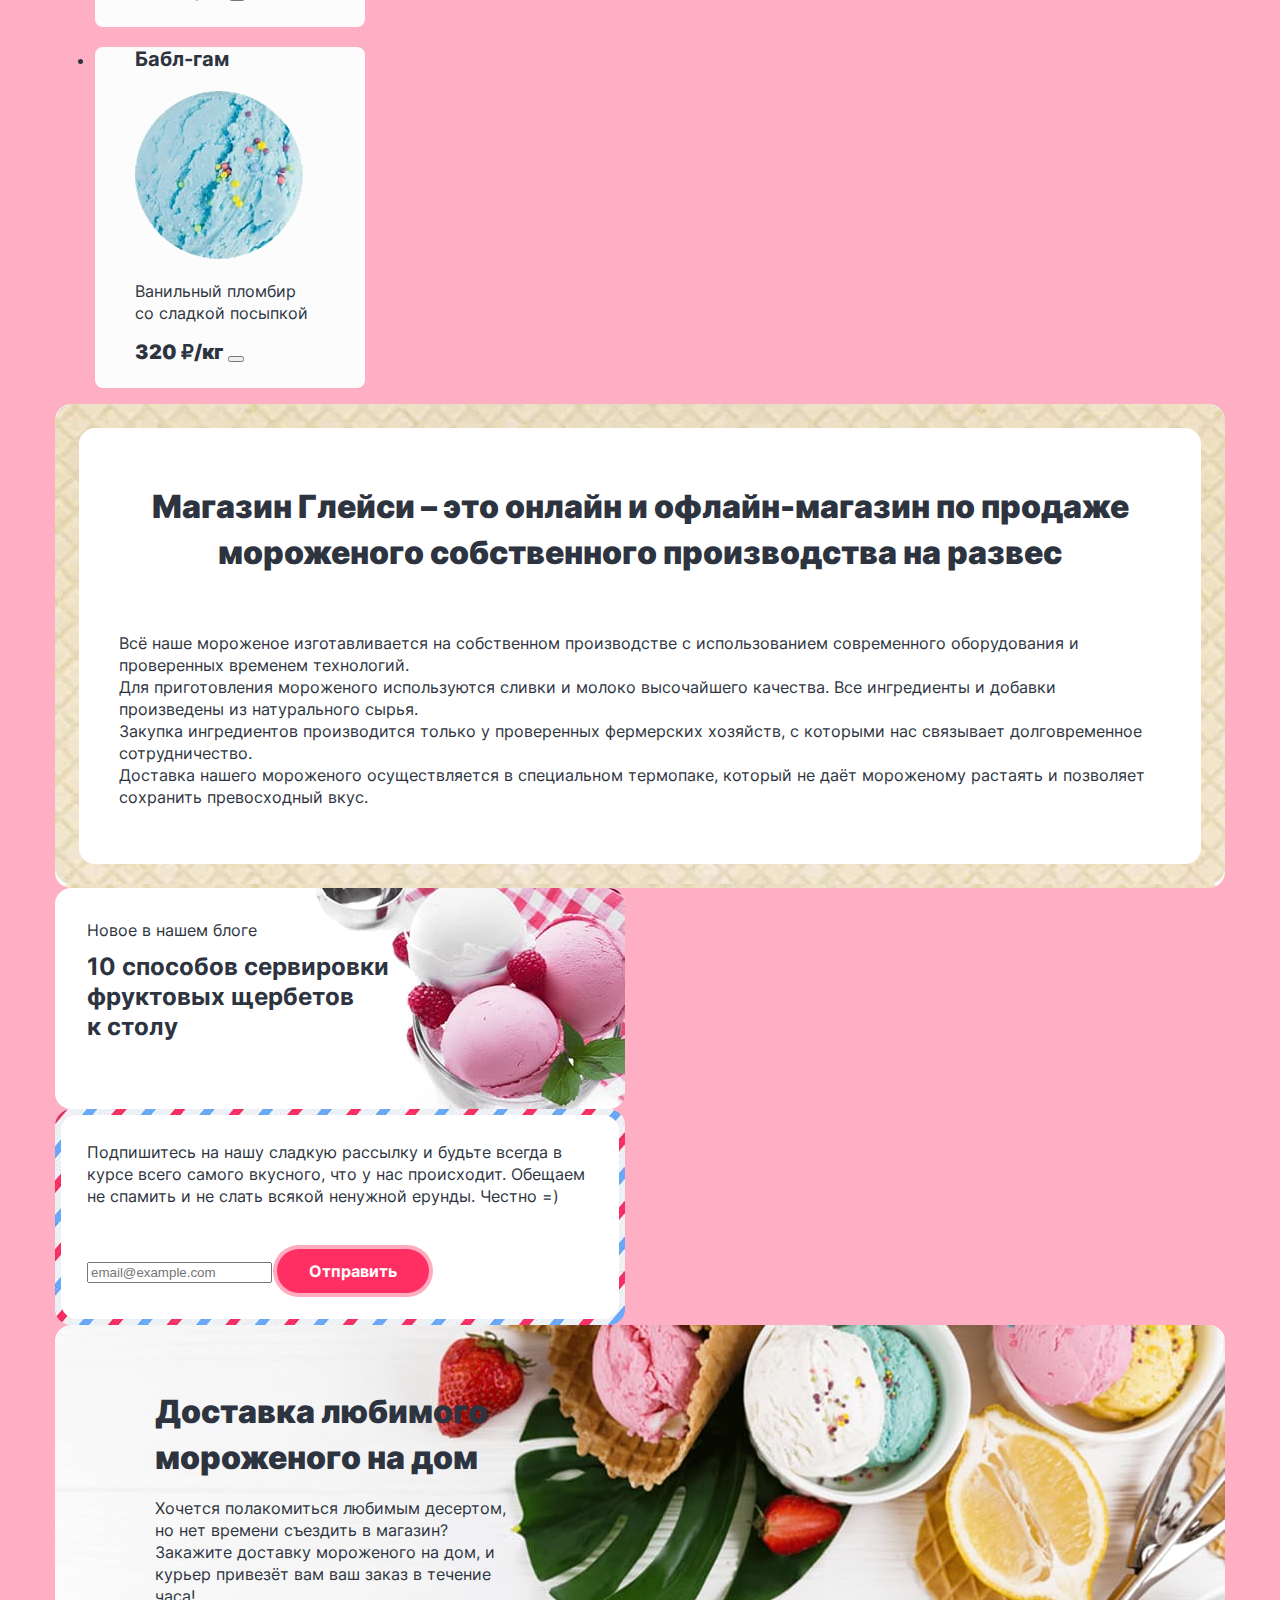
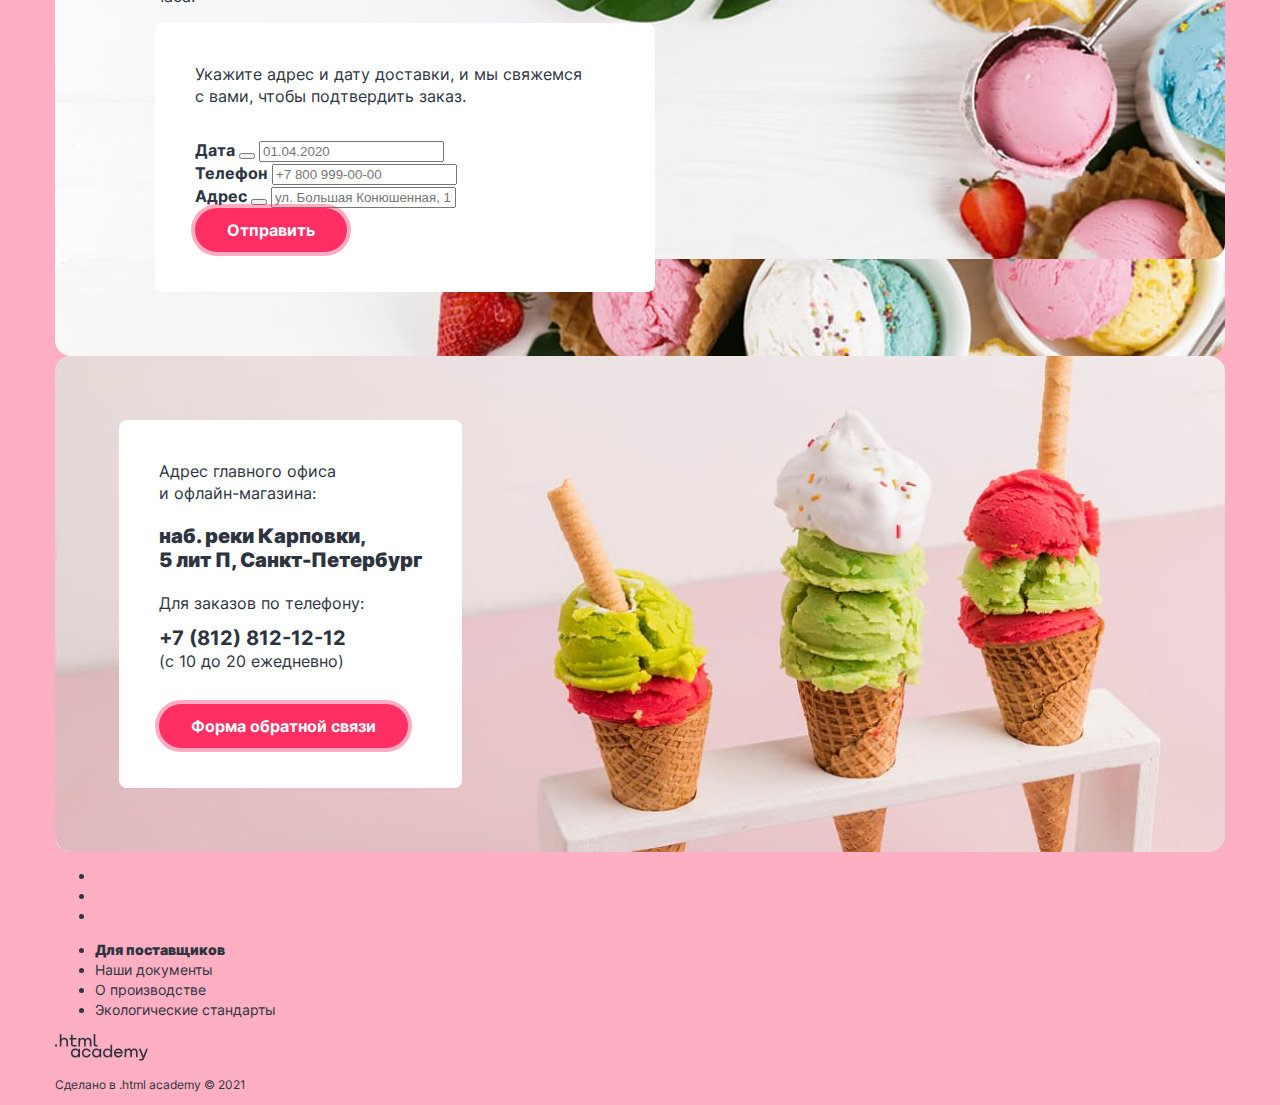
==== commit 8e726e56: "Add class to change site background color" ====
--- a/index.html
+++ b/index.html
@@ -6,7 +6,9 @@
   <title>Gllacy. Магазин нежного мороженого.</title>
   <link rel="stylesheet" href="css/styles.css">
 </head>
-<body class="page__body">
+
+<!-- Для смены цвета фона изменять класс page__body--bg1 на --bg2 или --bg3 -->
+<body class="page__body  page__body--bg1">
   <header class="page__header">
     <a class="logo" href="#">
       <img src="img/logo.svg" width="137" height="56" alt="Логотип Gllacy Shop">
--- a/css/styles.css
+++ b/css/styles.css
@@ -56,8 +56,18 @@
   font-weight: 400;
   font-style: normal;
   color: #2d3440;
-
+}
+
+.page__body--bg1 {
   background-color: #feafc3;
+}
+
+.page__body--bg2 {
+  background-color: #69a9ff;
+}
+
+.page__body--bg3 {
+  background-color: #fcc850;
 }
 
 .visually-hidden {
@@ -69,6 +79,7 @@
   display: inline-block;
   padding: 12px 32px;
 
+  font-family: inherit;
   font-size: inherit;
   line-height: 20px;
   font-weight: 700;
@@ -330,9 +341,50 @@
   margin-bottom: 32px;
 }
 
+/* Catalog header */
+
+.catalog-header .section__title {
+  text-align: left;
+}
+
+.breadscrumbs__link {
+  font-size: 14px;
+  line-height: 20px;
+  font-weight: 700;
+}
+
+.breadscrumbs__link--current {
+  text-decoration: underline;
+  text-underline-position: under;
+}
+
+/* Filters */
+
+.filters {
+  font-size: 14px;
+  line-height: 20px;
+}
+
+.filters__button {
+  width: 185px;
+  padding: 8px;
+
+  font-family: inherit;
+  font-size: 14px;
+  line-height: 20px;
+  font-weight: 700;
+
+  background-color: rgb(252, 252, 252, 0.3);
+  border: 2px solid #fcfcfc;
+  border-radius: 20px;
+}
+
 /* Catalog */
 
 .catalog-card {
+  width: 270px;
+  padding: 0 40px 24px;
+
   background-color: #fcfcfc;
   border-radius: 8px;
 }
@@ -347,3 +399,9 @@
 .catalog-card__img {
   border-radius: 50%;
 }
+
+/* Catalog pagination */
+
+.catalog-pag__link {
+  line-height: 20px;
+}
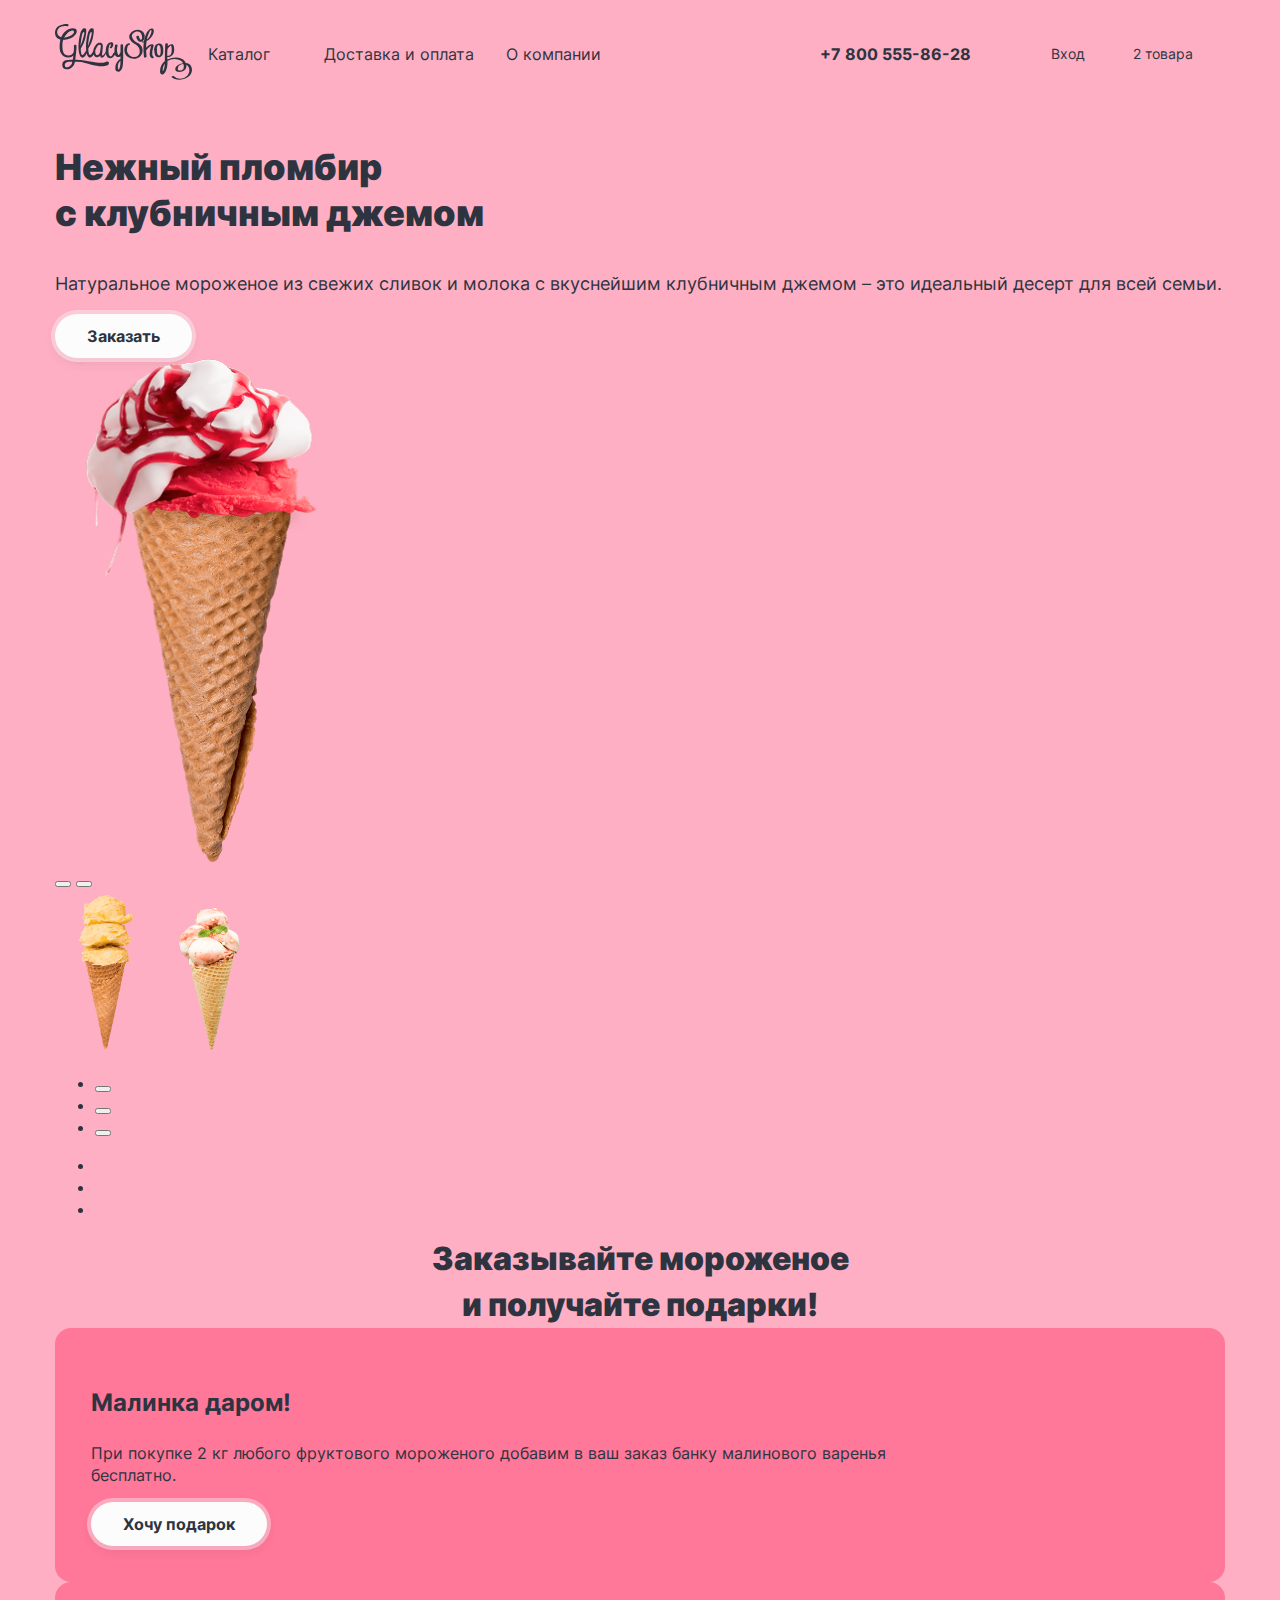
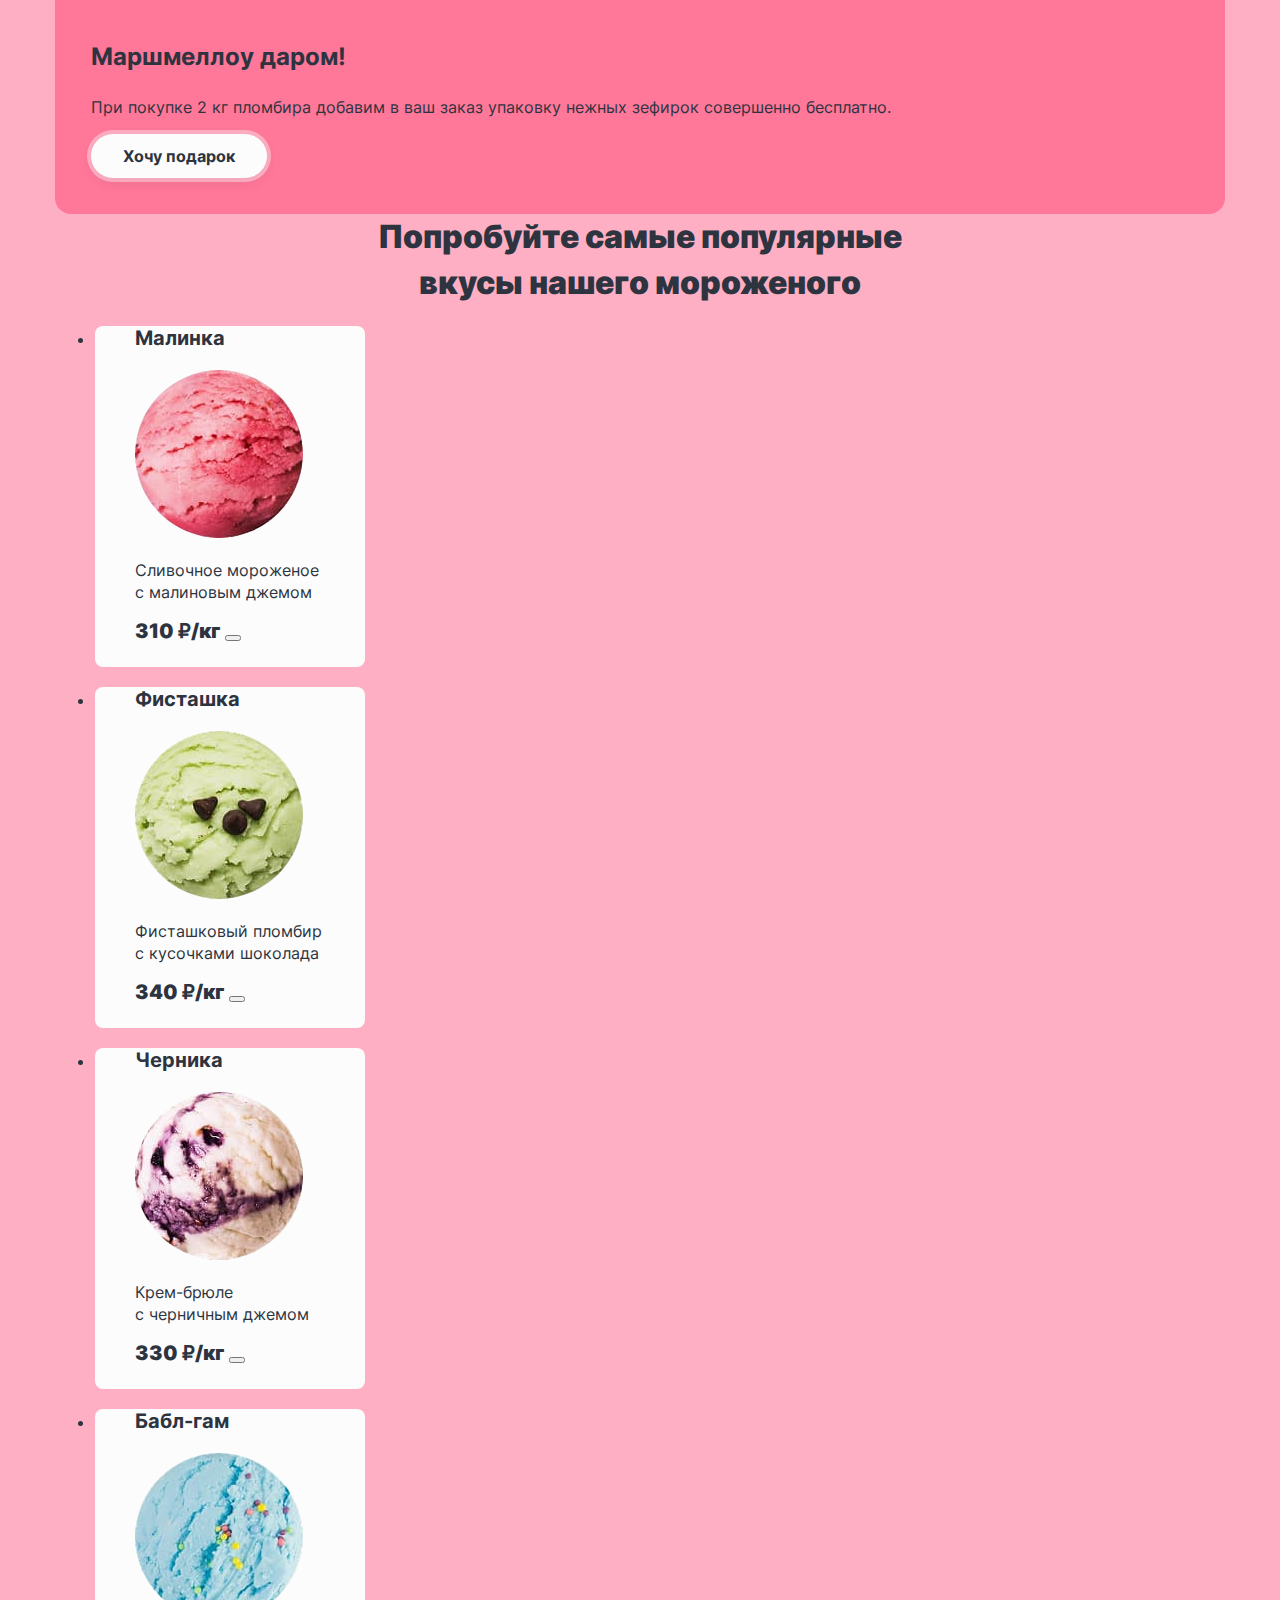
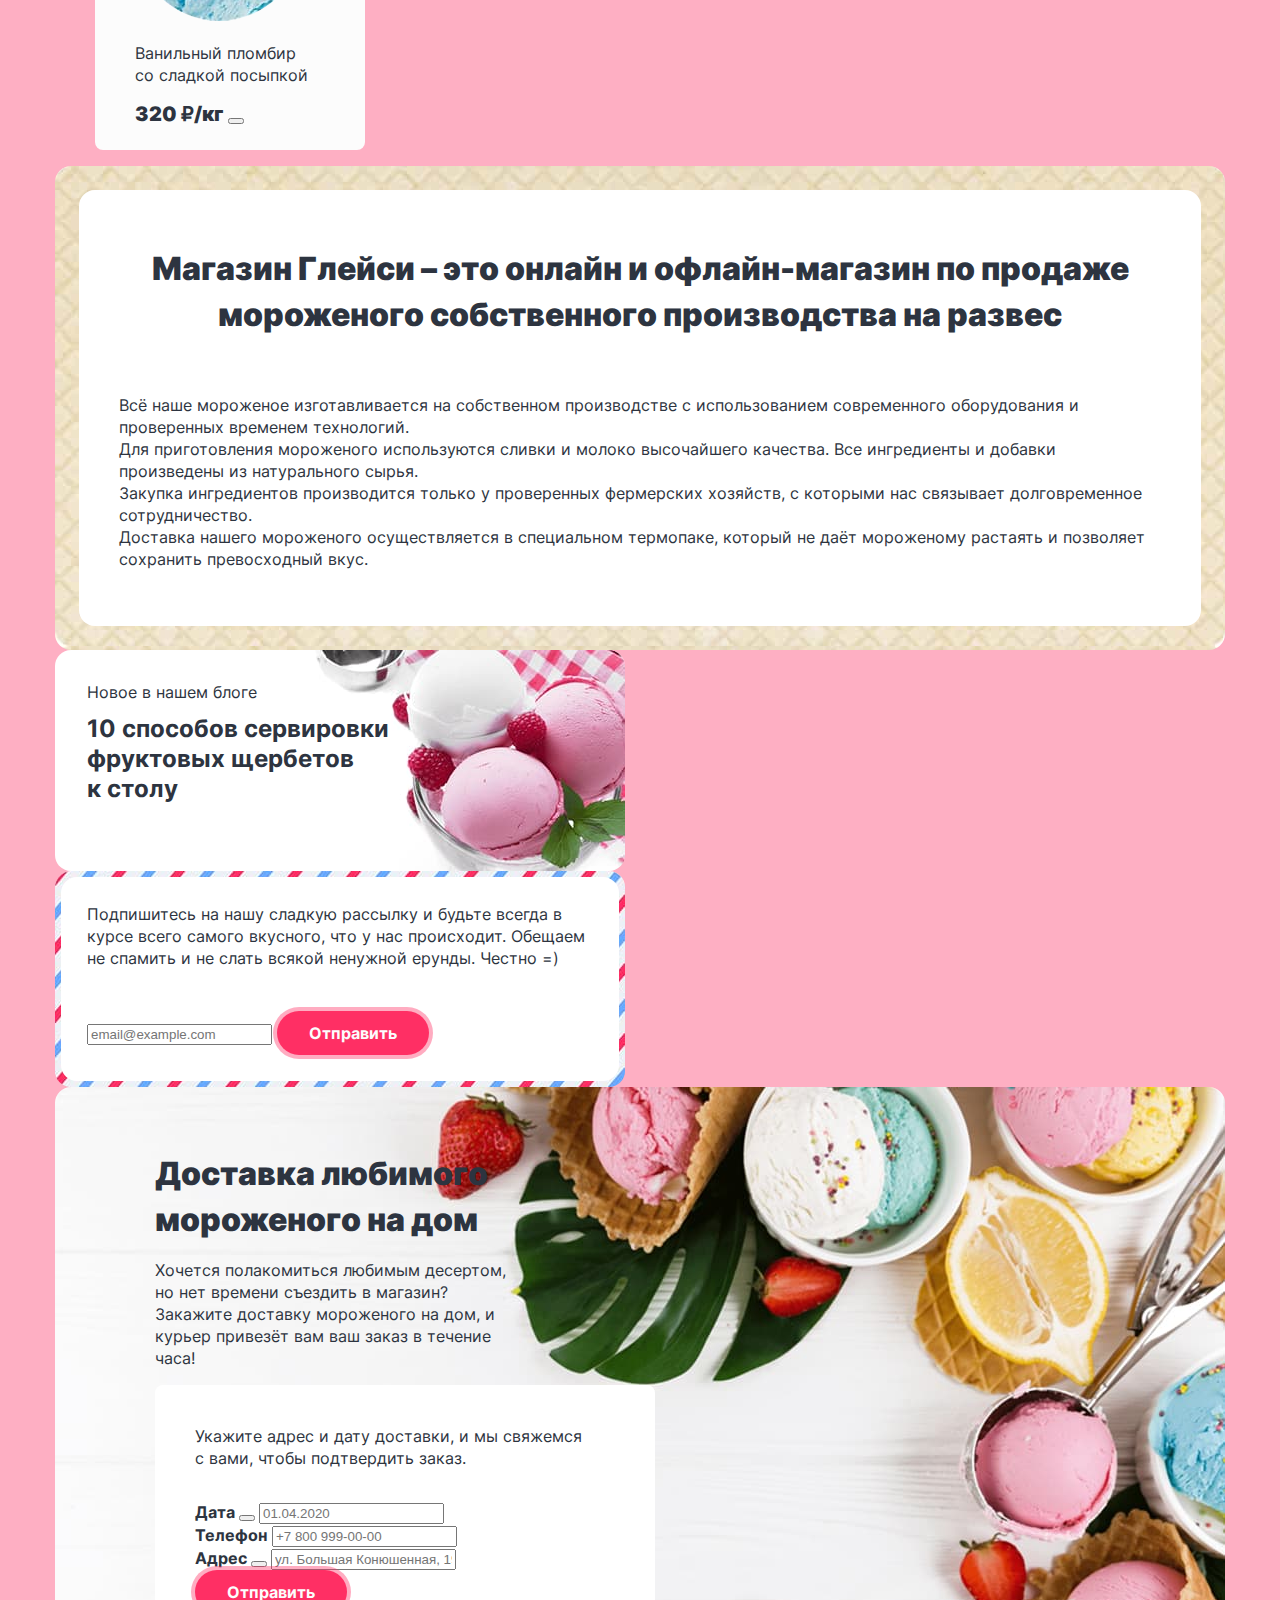
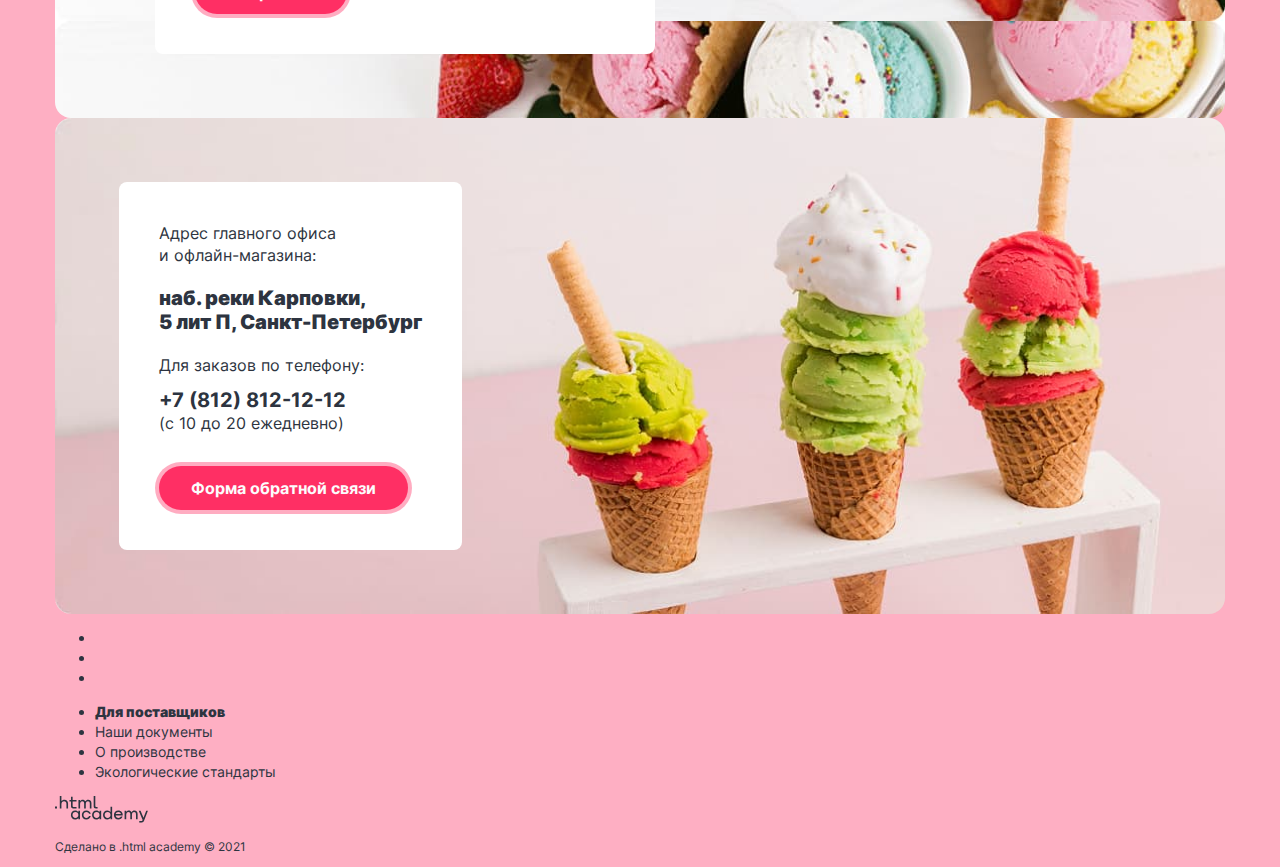
==== commit 4baff38a: "Add header grids" ====
--- a/index.html
+++ b/index.html
@@ -17,20 +17,13 @@
     <nav class="nav">
       <ul class="nav__list">
         <li class="nav__item">
-          <a href="catalog.html">Каталог</a>
-          <ul class="nav__sublist">
-            <li class="nav__subitem"><a href="#">Новинки</a></li>
-            <li class="nav__subitem"><a href="#">Сливочное</a></li>
-            <li class="nav__subitem"><a href="#">Щербеты</a></li>
-            <li class="nav__subitem"><a href="#">Фруктовый лед</a></li>
-            <li class="nav__subitem"><a href="#">Мелорин</a></li>
-          </ul>
-        </li>
-        <li class="nav__item">
-          <a href="#">Доставка и оплата</a>
-        </li>
-        <li class="nav__item">
-          <a href="#">О компании</a>
+          <a class="nav__link nav__link--catalog" href="catalog.html">Каталог</a>
+        </li>
+        <li class="nav__item">
+          <a class="nav__link" href="#">Доставка и оплата</a>
+        </li>
+        <li class="nav__item">
+          <a class="nav__link" href="#">О компании</a>
         </li>
       </ul>
 
@@ -39,16 +32,16 @@
       </a>
 
       <ul class="nav__list user-nav__list">
-        <li class="nav__item user-nav__item">
-          <a href="">
+        <li class="nav__item">
+          <a class="nav__link" href="">
             <span class="visually-hidden">Поиск</span>
           </a>
         </li>
-        <li class="nav__item user-nav__item">
-          <a href="">Вход</a>
-        </li>
-        <li class="nav__item user-nav__item">
-          <a href="">2 товара</a>
+        <li class="nav__item">
+          <a class="nav__link" href="">Вход</a>
+        </li>
+        <li class="nav__item">
+          <a class="nav__link" href="">2 товара</a>
         </li>
       </ul>
     </nav>
--- a/css/styles.css
+++ b/css/styles.css
@@ -101,17 +101,51 @@
 /* Header */
 
 .page__header {
+  display: flex;
   width: 1170px;
   margin: 0 50px;
-  line-height: 20px;
+  padding: 24px 0;
+
+  line-height: 20px;
+}
+
+.nav {
+  width: 1017px;
+  display: flex;
+  align-items: center;
+}
+
+.nav__list {
+  display: flex;
+  flex-wrap: wrap;
+  max-width: 550px;
+  margin: 0;
+  padding: 0;
+  list-style-type: none;
+}
+
+.nav__link {
+  display: block;
+  padding: 8px 16px;
+}
+
+.nav__link--catalog {
+  padding-right: 38px;
 }
 
 .nav__phone {
+  margin-left: auto;
   font-weight: 700;
 }
 
 .user-nav__list {
+  max-width: 267px;
+  margin-left: 16px;
   font-size: 14px;
+}
+
+.user-nav__list .nav__item:not(:nth-child(3n)) {
+  margin-right: 16px;
 }
 
 /* Footer */
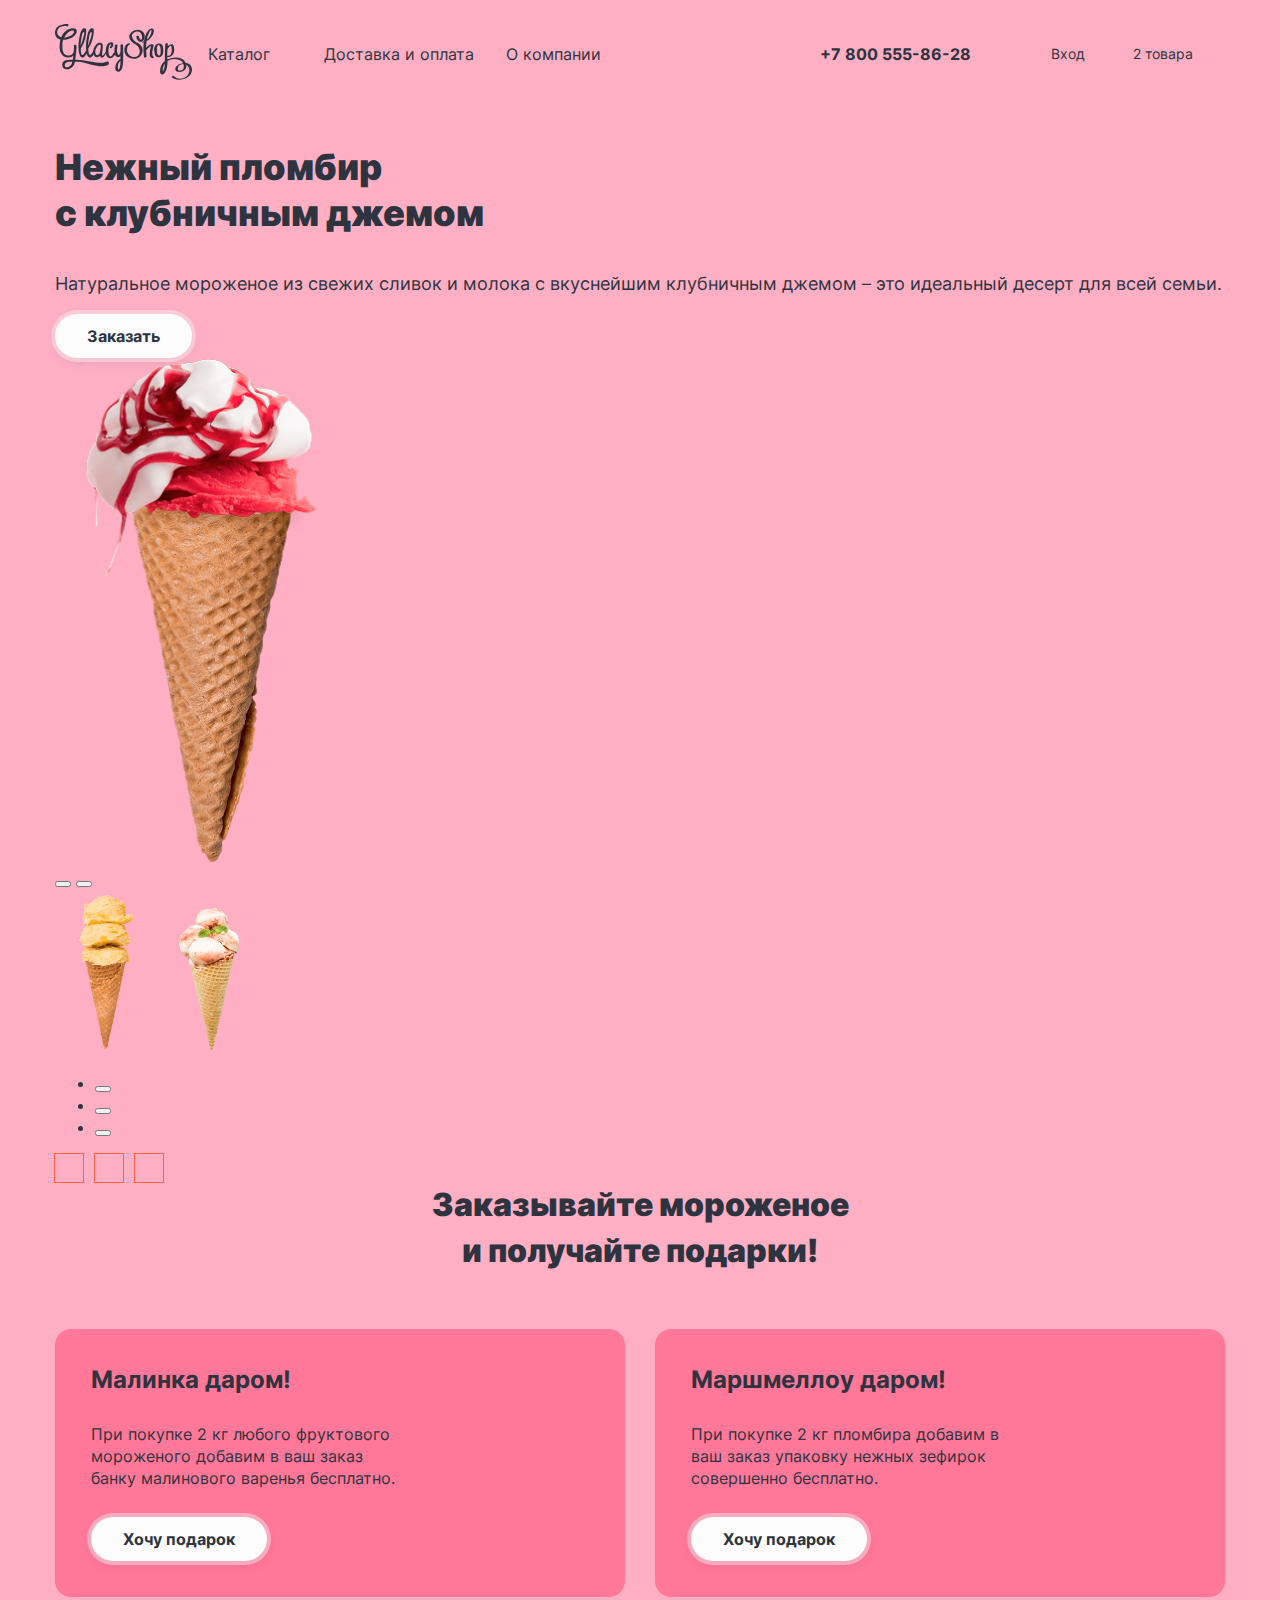
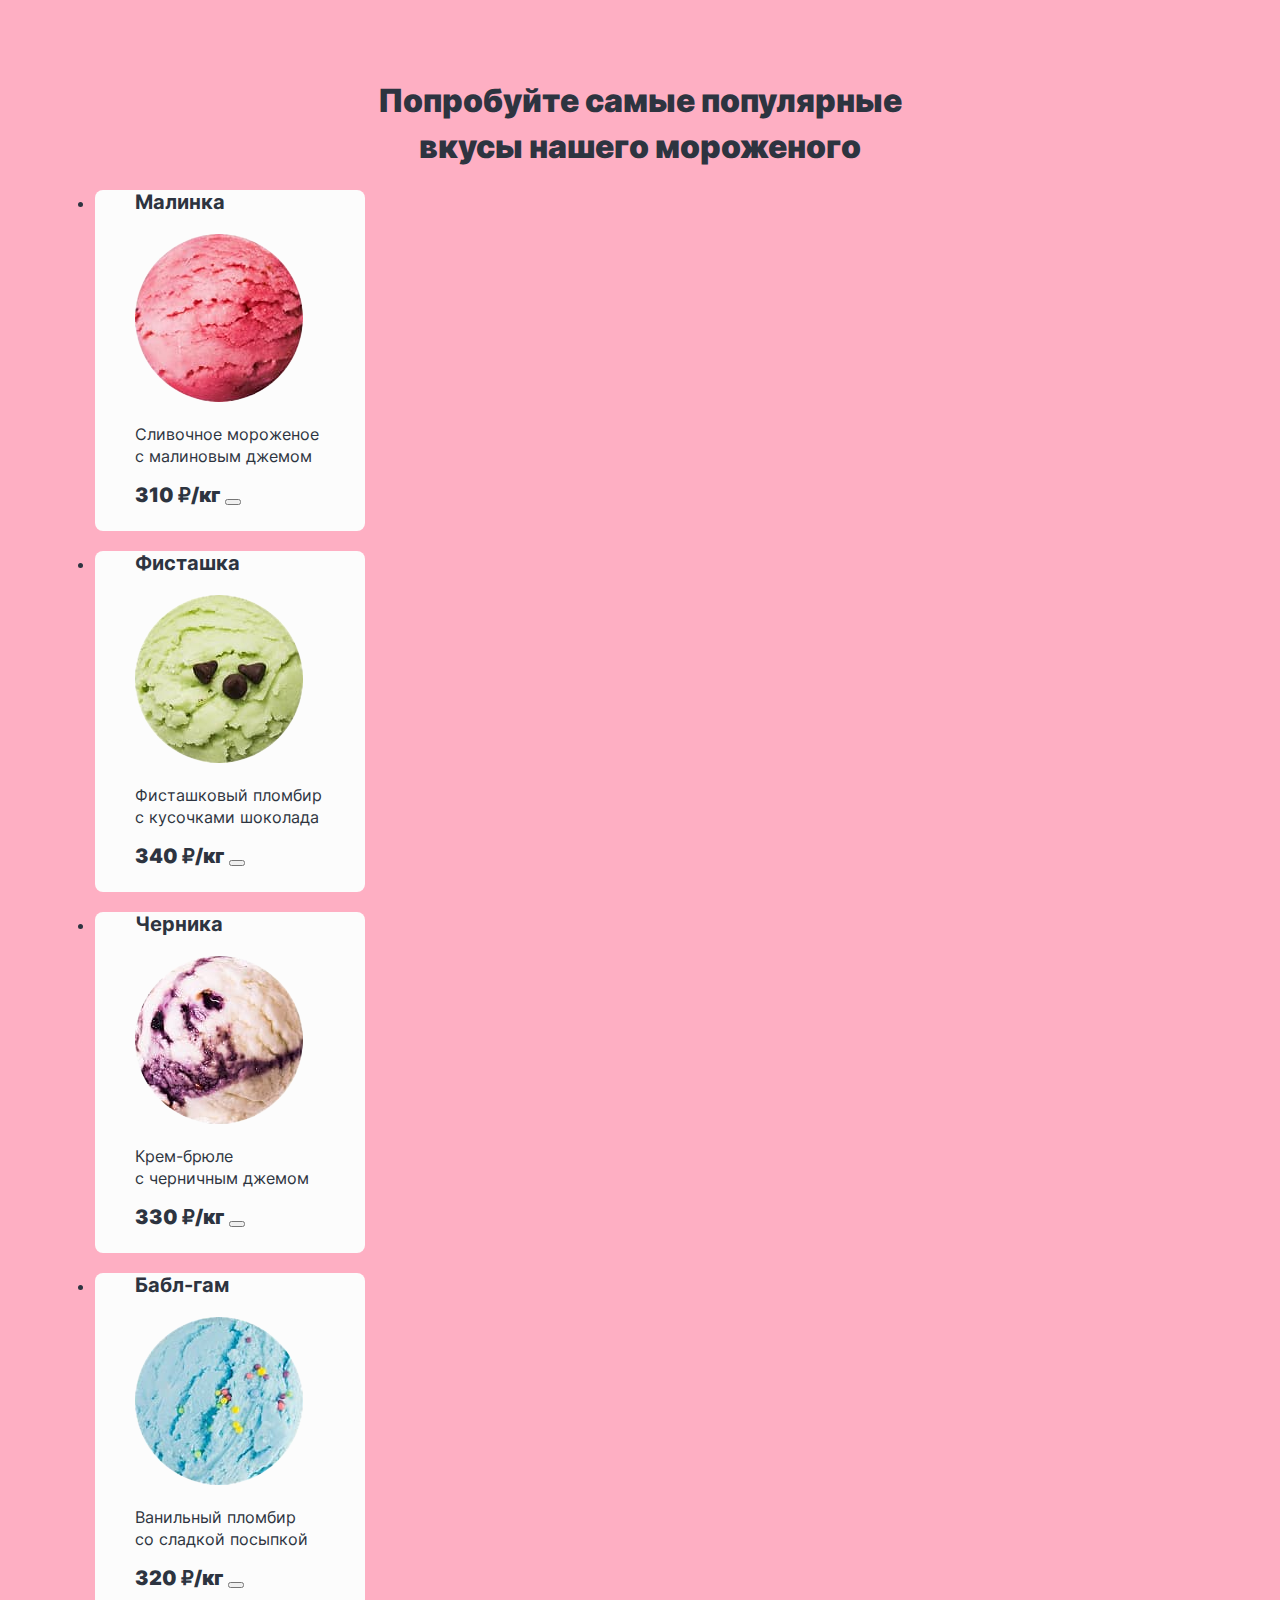
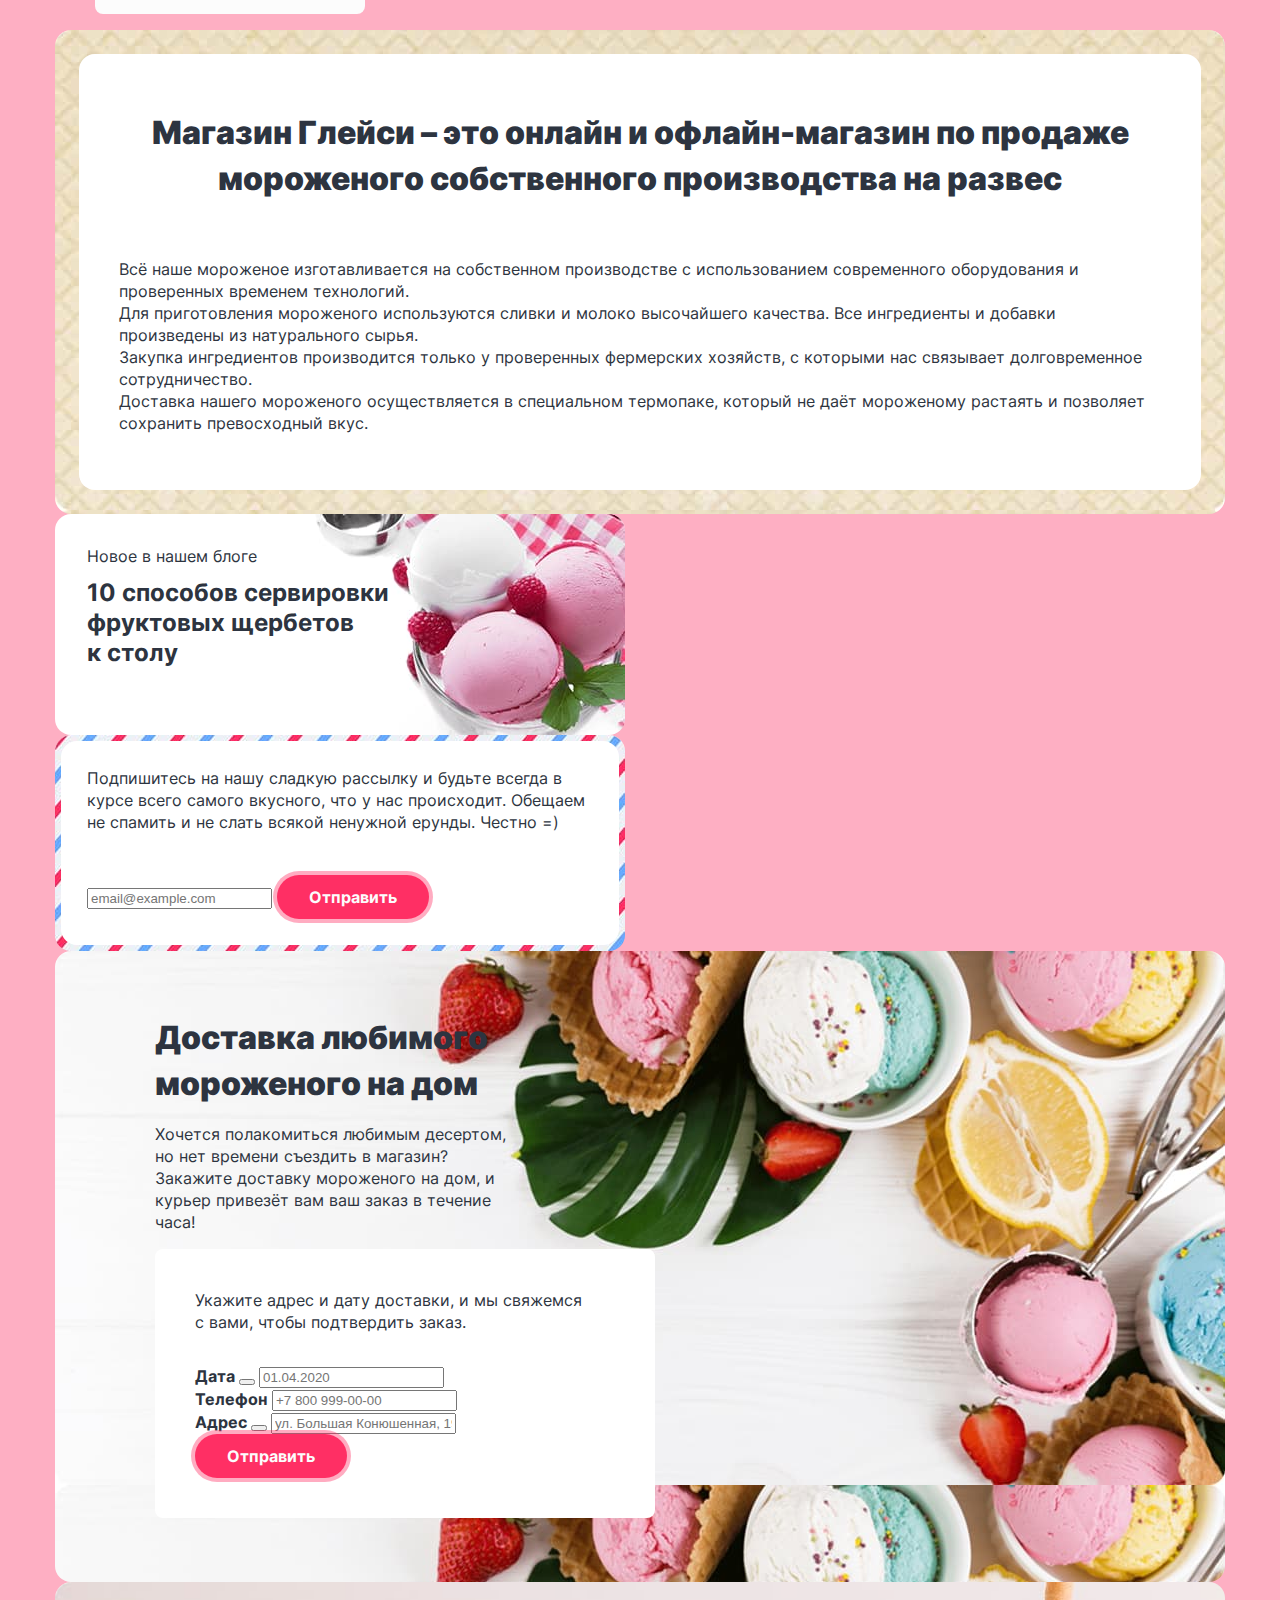
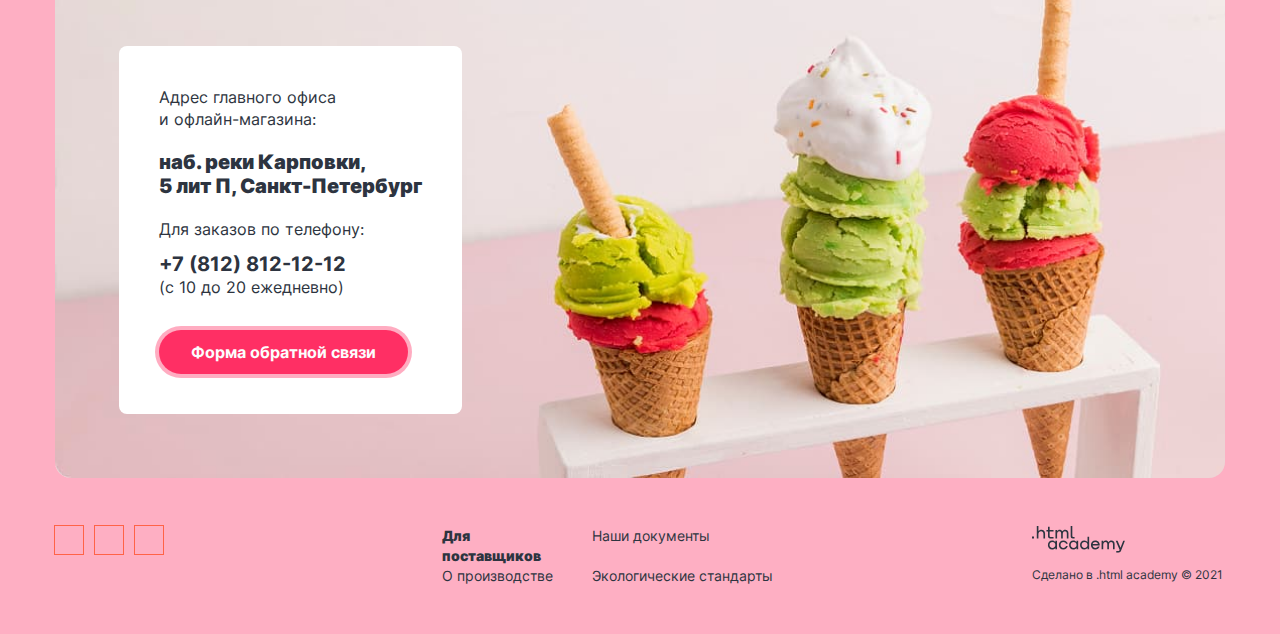
==== commit 6f3a0842: "Add promo section grid" ====
--- a/index.html
+++ b/index.html
@@ -116,21 +116,23 @@
       <h2 class="visually-hidden">Промо акции</h2>
       <p class="section__title">Заказывайте мороженое<br> и получайте подарки!</p>
 
-      <article class="promo-card">
-        <h3 class="promo-card__title">Малинка даром!</h3>
-        <p class="promo-card__desc">
-          При покупке 2 кг любого фруктового мороженого добавим в ваш заказ банку малинового варенья бесплатно.
-        </p>
-        <a class="button" href="#">Хочу подарок</a>
-      </article>
-
-      <article class="promo-card">
-        <h3 class="promo-card__title">Маршмеллоу даром!</h3>
-        <p class="promo-card__desc">
-          При покупке 2 кг пломбира добавим в ваш заказ упаковку нежных зефирок совершенно бесплатно.
-        </p>
-        <a class="button" href="#">Хочу подарок</a>
-      </article>
+      <div class="promo__container">
+        <article class="promo-card">
+          <h3 class="promo-card__title">Малинка даром!</h3>
+          <p class="promo-card__desc">
+            При покупке 2 кг любого фруктового мороженого добавим в ваш заказ банку малинового варенья бесплатно.
+          </p>
+          <a class="button" href="#">Хочу подарок</a>
+        </article>
+
+        <article class="promo-card">
+          <h3 class="promo-card__title">Маршмеллоу даром!</h3>
+          <p class="promo-card__desc">
+            При покупке 2 кг пломбира добавим в ваш заказ упаковку нежных зефирок совершенно бесплатно.
+          </p>
+          <a class="button" href="#">Хочу подарок</a>
+        </article>
+      </div>
     </section>
 
     <section class="catalog">
--- a/css/styles.css
+++ b/css/styles.css
@@ -151,20 +151,72 @@
 /* Footer */
 
 .page__footer {
+  display: flex;
+  justify-content: space-between;
   width: 1170px;
   margin: 0 50px;
+  padding: 48px 0;
 
   font-size: 14px;
   line-height: 20px;
 }
 
+.socials__list {
+  display: flex;
+  flex-wrap: wrap;
+
+  max-width: 110px;
+  margin: 0;
+  padding: 0;
+
+  list-style-type: none;
+}
+
+.socials__item:not(:nth-child(3n)) {
+  margin-right: 12px;
+}
+
+.socials__link {
+  display: block;
+  width: 28px;
+  height: 28px;
+
+  outline: 1px solid tomato;
+}
+
+.documents__list {
+  display: grid;
+  grid-template-columns: 150px 1fr;
+
+  width: 360px;
+  margin: 0;
+  padding: 0;
+  list-style-type: none;
+}
+
+.documents__item {
+  padding-left: 24px;
+}
+
 .documents__item--for-supplier {
   font-weight: 700;
 }
 
 .copyright {
+  width: 193px;
   font-size: 12px;
   line-height: 16px;
+}
+
+.copyright__logo {
+  display: block;
+  width: 93px;
+  height: 27px;
+  margin-bottom: 14px;
+}
+
+.copyright p {
+  margin: 0;
 }
 
 /* Main */
@@ -196,19 +248,39 @@
 
 /* Promo */
 
+.promo {
+  margin-bottom: 81px;
+}
+
+.promo__container {
+  display: grid;
+  grid-template-columns: repeat(2, 1fr);
+  gap: 30px;
+}
+
 .promo-card {
   padding: 36px;
-  padding-right: 320px;
+  padding-right: 220px;
 
   background-color: #ff7799;
   border-radius: 16px;
 }
 
+.promo .section__title {
+  margin-bottom: 55px;
+}
 
 .promo-card__title {
+  margin: 0;
+  margin-bottom: 28px;
+
   font-size: 24px;
   line-height: 30px;
   font-weight: 700;
+}
+
+.promo-card__desc {
+  margin-bottom: 28px;
 }
 
 /* Advantages */
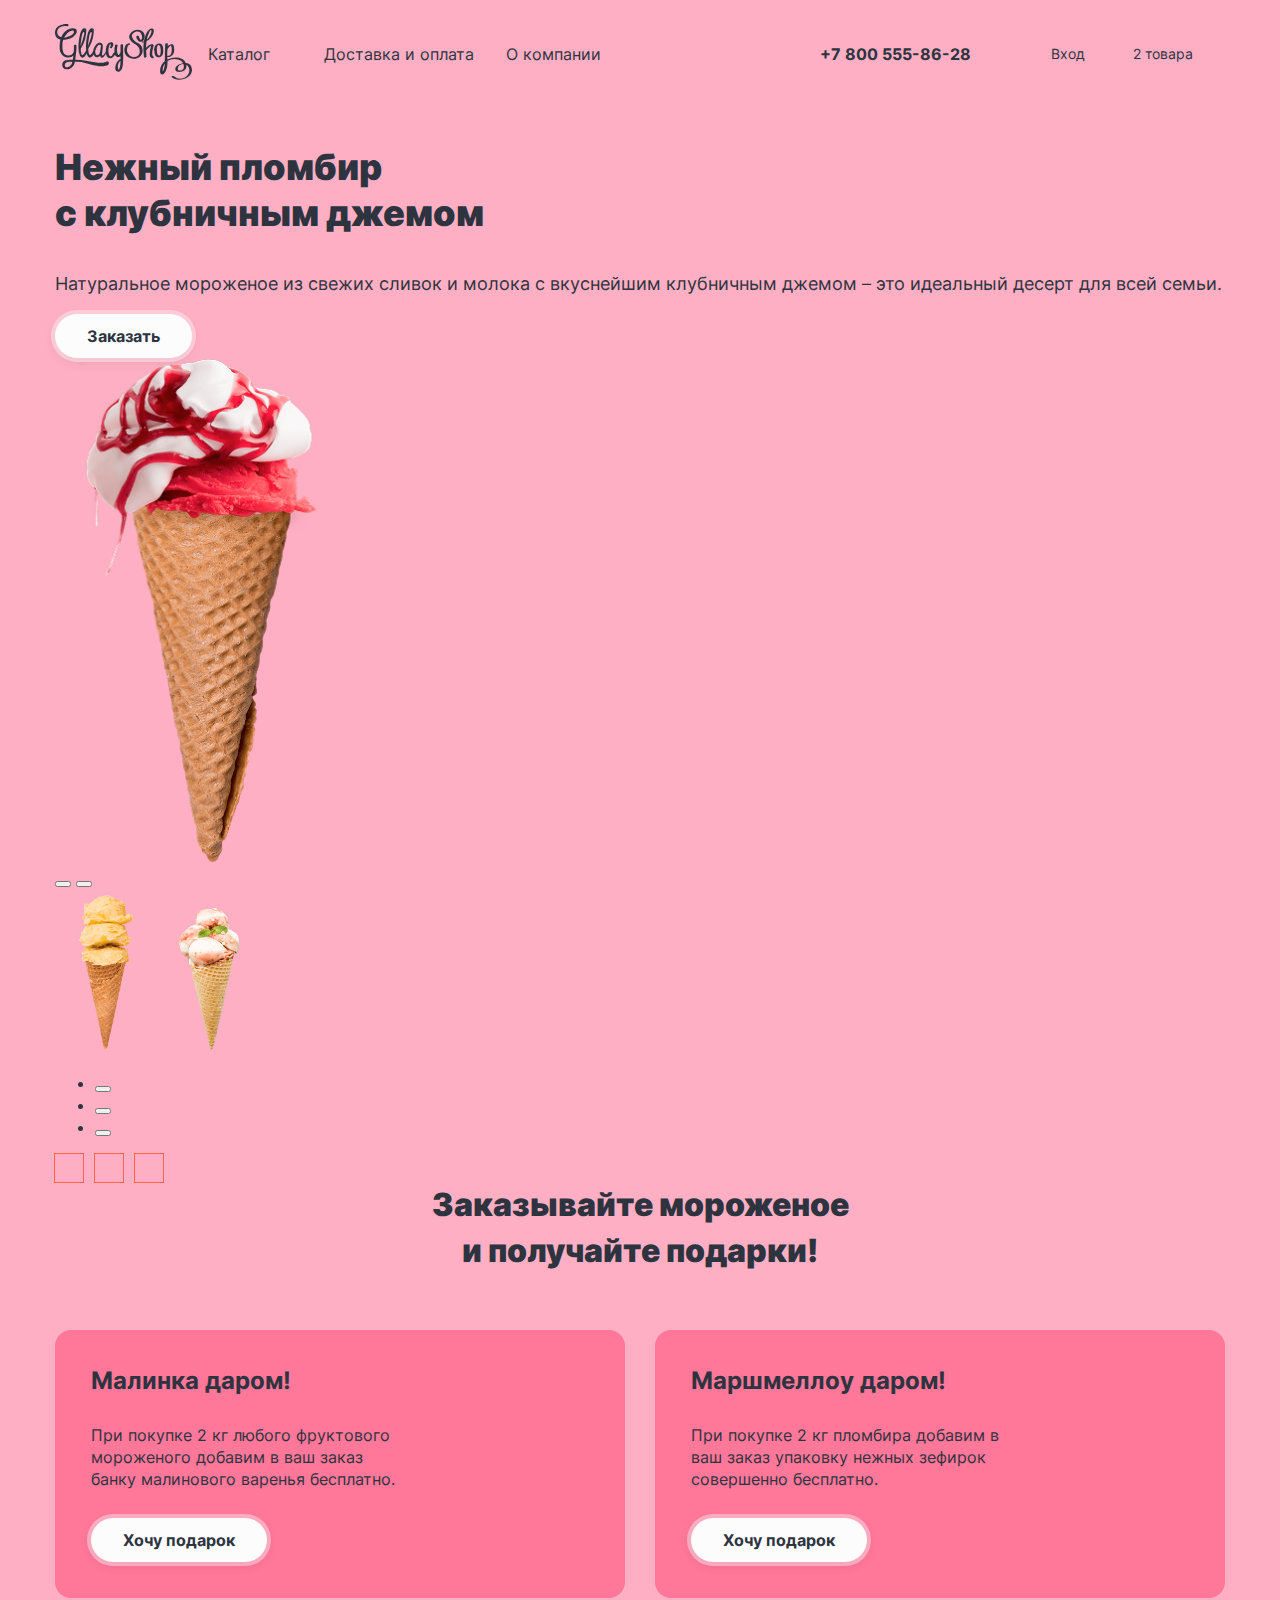
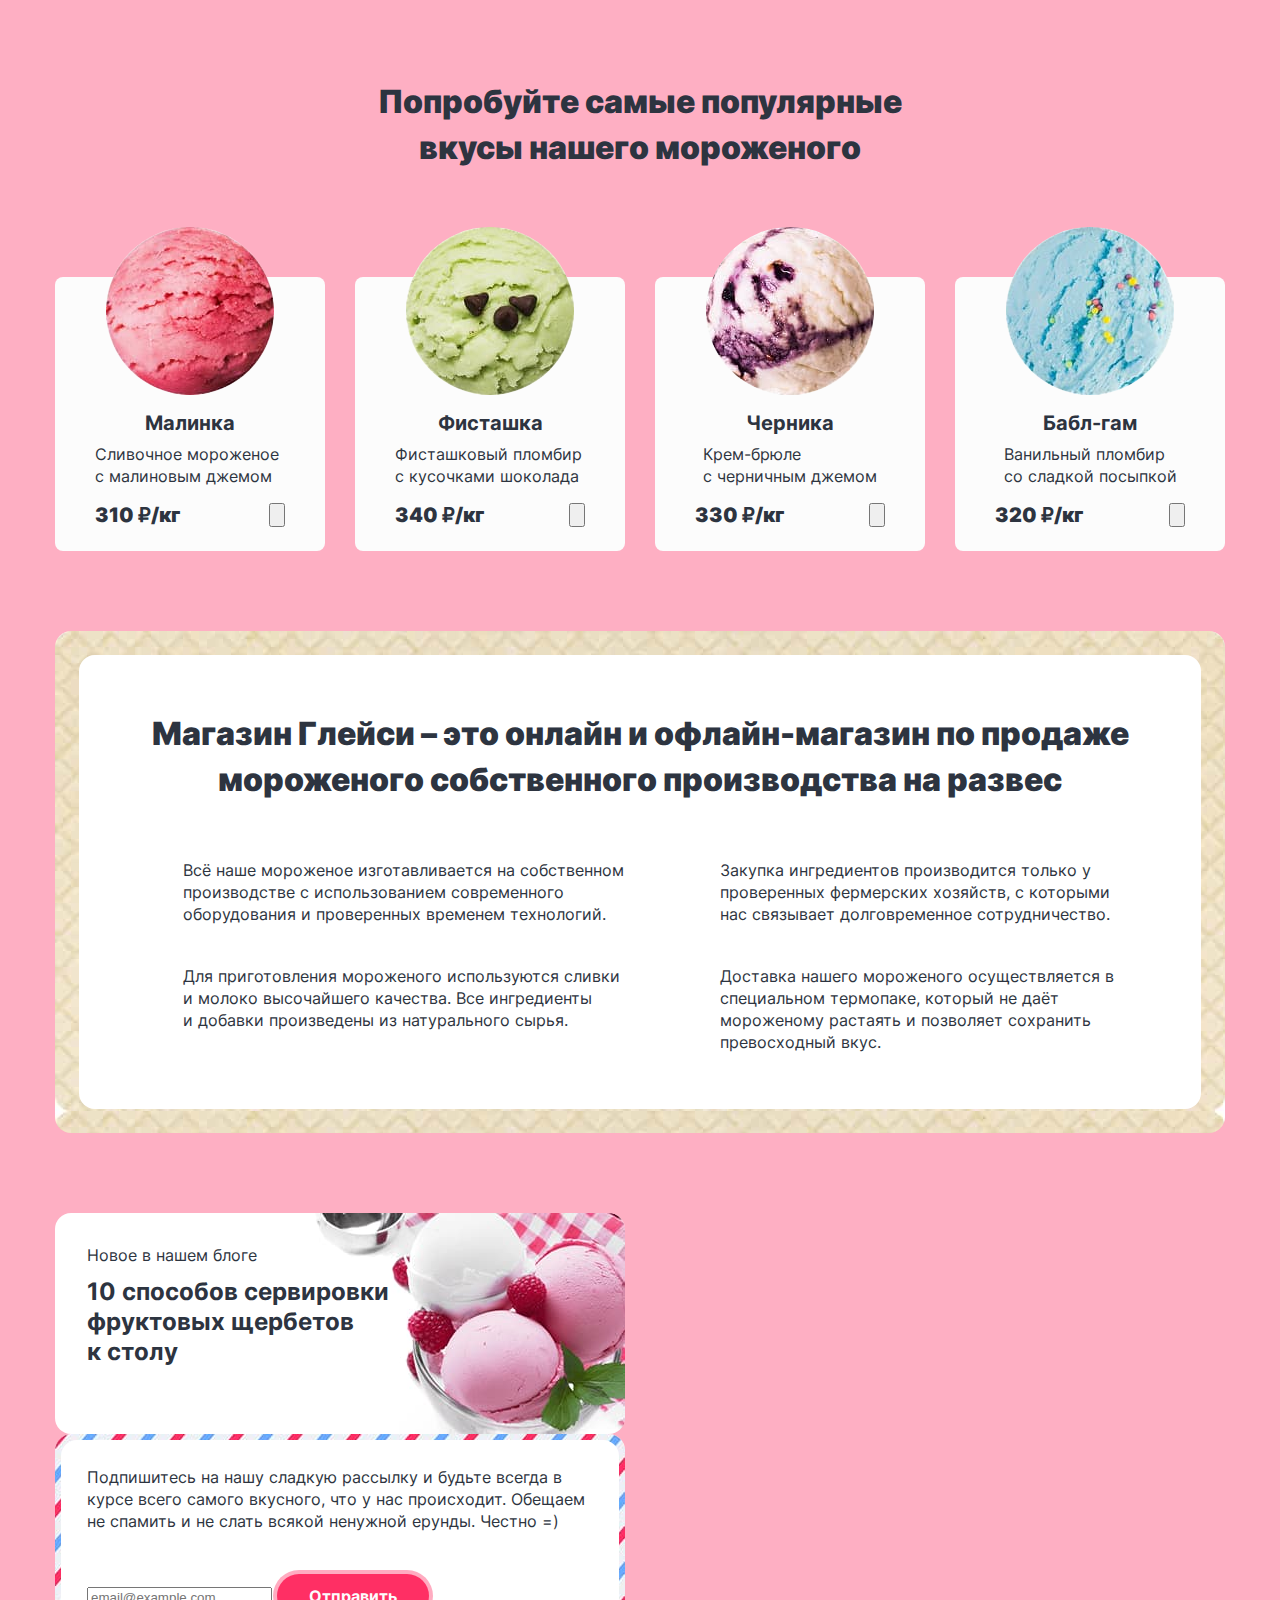
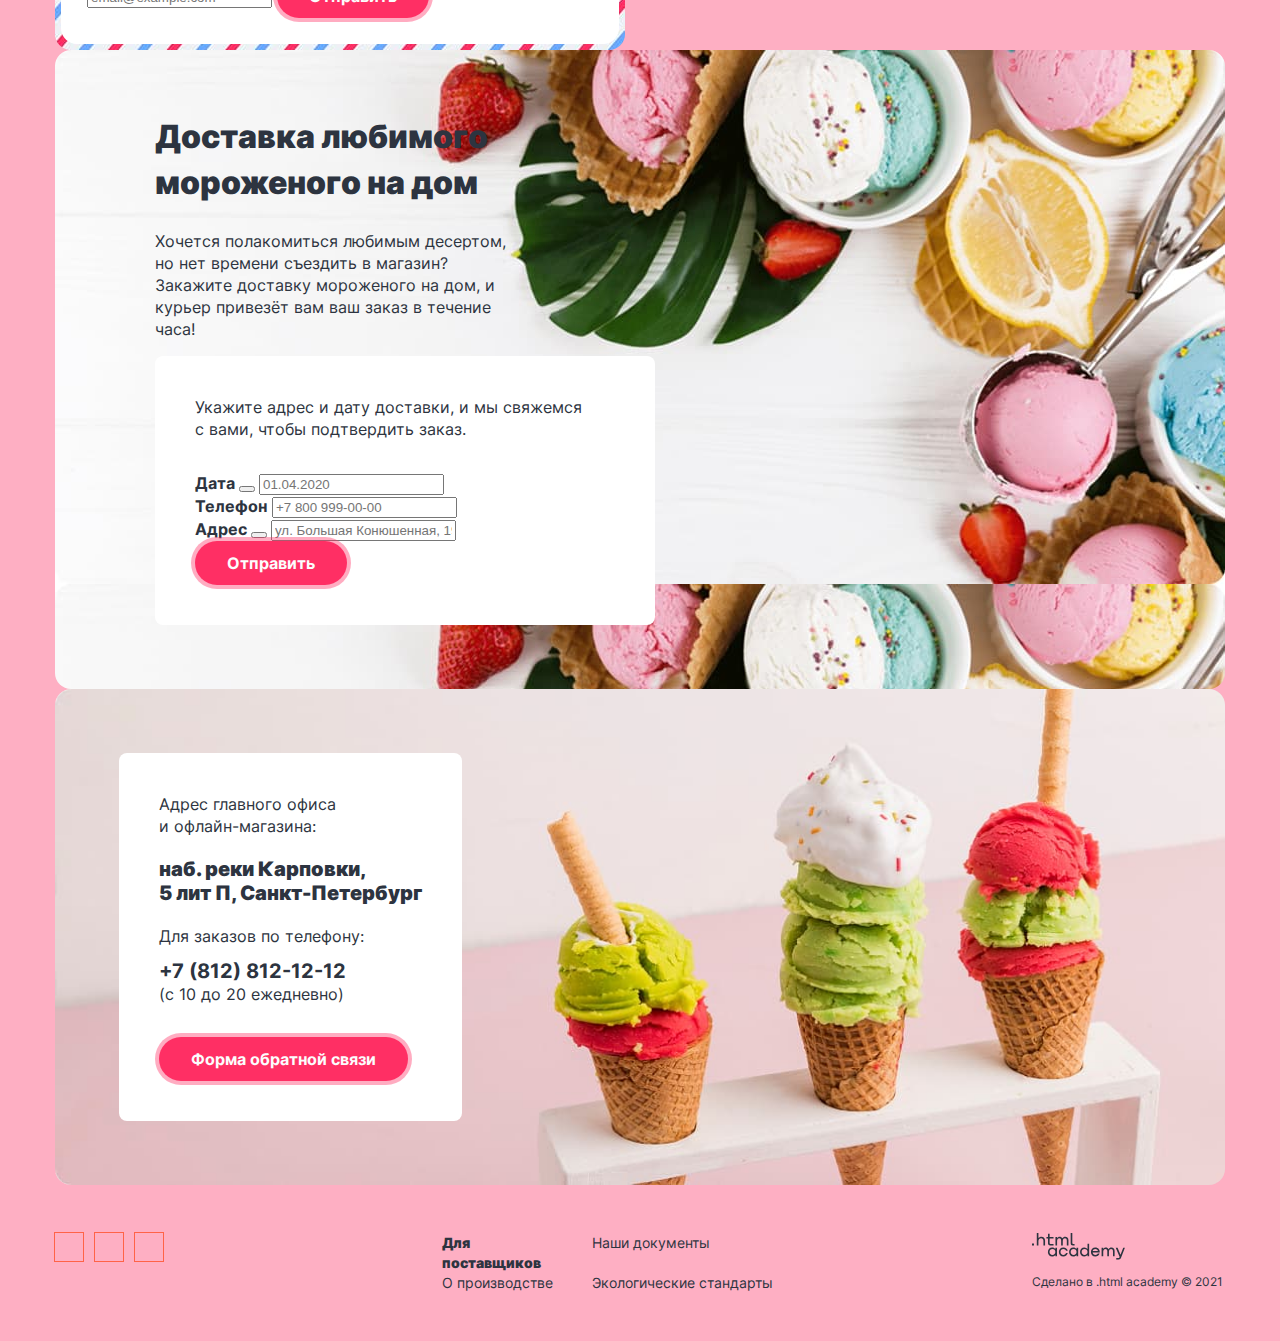
==== commit 5d1ad850: "Add advantages section grid" ====
--- a/index.html
+++ b/index.html
@@ -196,11 +196,11 @@
           <li class="advantages__item advantages__item--ice-cream">
             Всё наше мороженое изготавливается на собственном производстве с использованием современного оборудования и проверенных временем технологий.
           </li>
+          <li class="advantages__item advantages__item--cow-head">
+            Закупка ингредиентов производится только у<br> проверенных фермерских хозяйств, с которыми<br> нас связывает долговременное сотрудничество.
+          </li>
           <li class="advantages__item advantages__item--leaf">
-            Для приготовления мороженого используются сливки и молоко высочайшего качества. Все ингредиенты и добавки произведены из натурального сырья.
-          </li>
-          <li class="advantages__item advantages__item--cow-head">
-            Закупка ингредиентов производится только у проверенных фермерских хозяйств, с которыми нас связывает долговременное сотрудничество.
+            Для приготовления мороженого используются сливки и молоко высочайшего качества. Все ингредиенты<br> и добавки произведены из натурального сырья.
           </li>
           <li class="advantages__item advantages__item--thermometer">
             Доставка нашего мороженого осуществляется в специальном термопаке, который не даёт мороженому растаять и позволяет сохранить превосходный вкус.
--- a/css/styles.css
+++ b/css/styles.css
@@ -239,6 +239,7 @@
 
 .section__title {
   margin: 0;
+  margin-bottom: 56px;
 
   font-size: 32px;
   line-height: 46px;
@@ -266,10 +267,6 @@
   border-radius: 16px;
 }
 
-.promo .section__title {
-  margin-bottom: 55px;
-}
-
 .promo-card__title {
   margin: 0;
   margin-bottom: 28px;
@@ -286,6 +283,7 @@
 /* Advantages */
 
 .advantages {
+  margin: 80px 0;
   padding: 24px;
 
   background-color: #ffffff;
@@ -300,17 +298,20 @@
   border-radius: 16px;
 }
 
-.advantages .section__title {
-  width: 995px;
-  margin: 0 auto;
-  margin-bottom: 56px;
-}
-
 .advantages__list {
+  display: grid;
+  grid-template-columns: repeat(2, 1fr);
+  column-gap: 32px;
+  row-gap: 40px;
+
   margin: 0;
   padding: 0;
 
   list-style-type: none;
+}
+
+.advantages__item {
+  padding-left: 64px;
 }
 
 /* Additional */
@@ -384,6 +385,7 @@
 }
 
 .delivery .section__title {
+  margin-bottom: 24px;
   text-align: left;
 }
 
@@ -450,6 +452,7 @@
 /* Catalog header */
 
 .catalog-header .section__title {
+  margin-bottom: 0;
   text-align: left;
 }
 
@@ -487,12 +490,36 @@
 
 /* Catalog */
 
+.catalog .section__title {
+  margin-bottom: 106px;
+}
+
+.catalog-list {
+  display: grid;
+  grid-template-columns: repeat(4, 1fr);
+  column-gap: 30px;
+  row-gap: 80px;
+
+  margin: 0;
+  padding: 0;
+  list-style-type: none;
+}
+
 .catalog-card {
+  display: flex;
+  flex-direction: column;
+  align-items: center;
+
   width: 270px;
   padding: 0 40px 24px;
 
   background-color: #fcfcfc;
   border-radius: 8px;
+}
+
+.catalog-card__title {
+  margin: 0;
+  margin-bottom: 8px;
 }
 
 .catalog-card__title,
@@ -503,7 +530,22 @@
 }
 
 .catalog-card__img {
+  margin-top: -50px;
+  margin-bottom: 16px;
+
   border-radius: 50%;
+  order: -1;
+}
+
+.catalog-card__desc {
+  margin: 0;
+  margin-bottom: 16px;
+}
+
+.catalog-card__wrap {
+  display: flex;
+  justify-content: space-between;
+  width: 100%;
 }
 
 /* Catalog pagination */
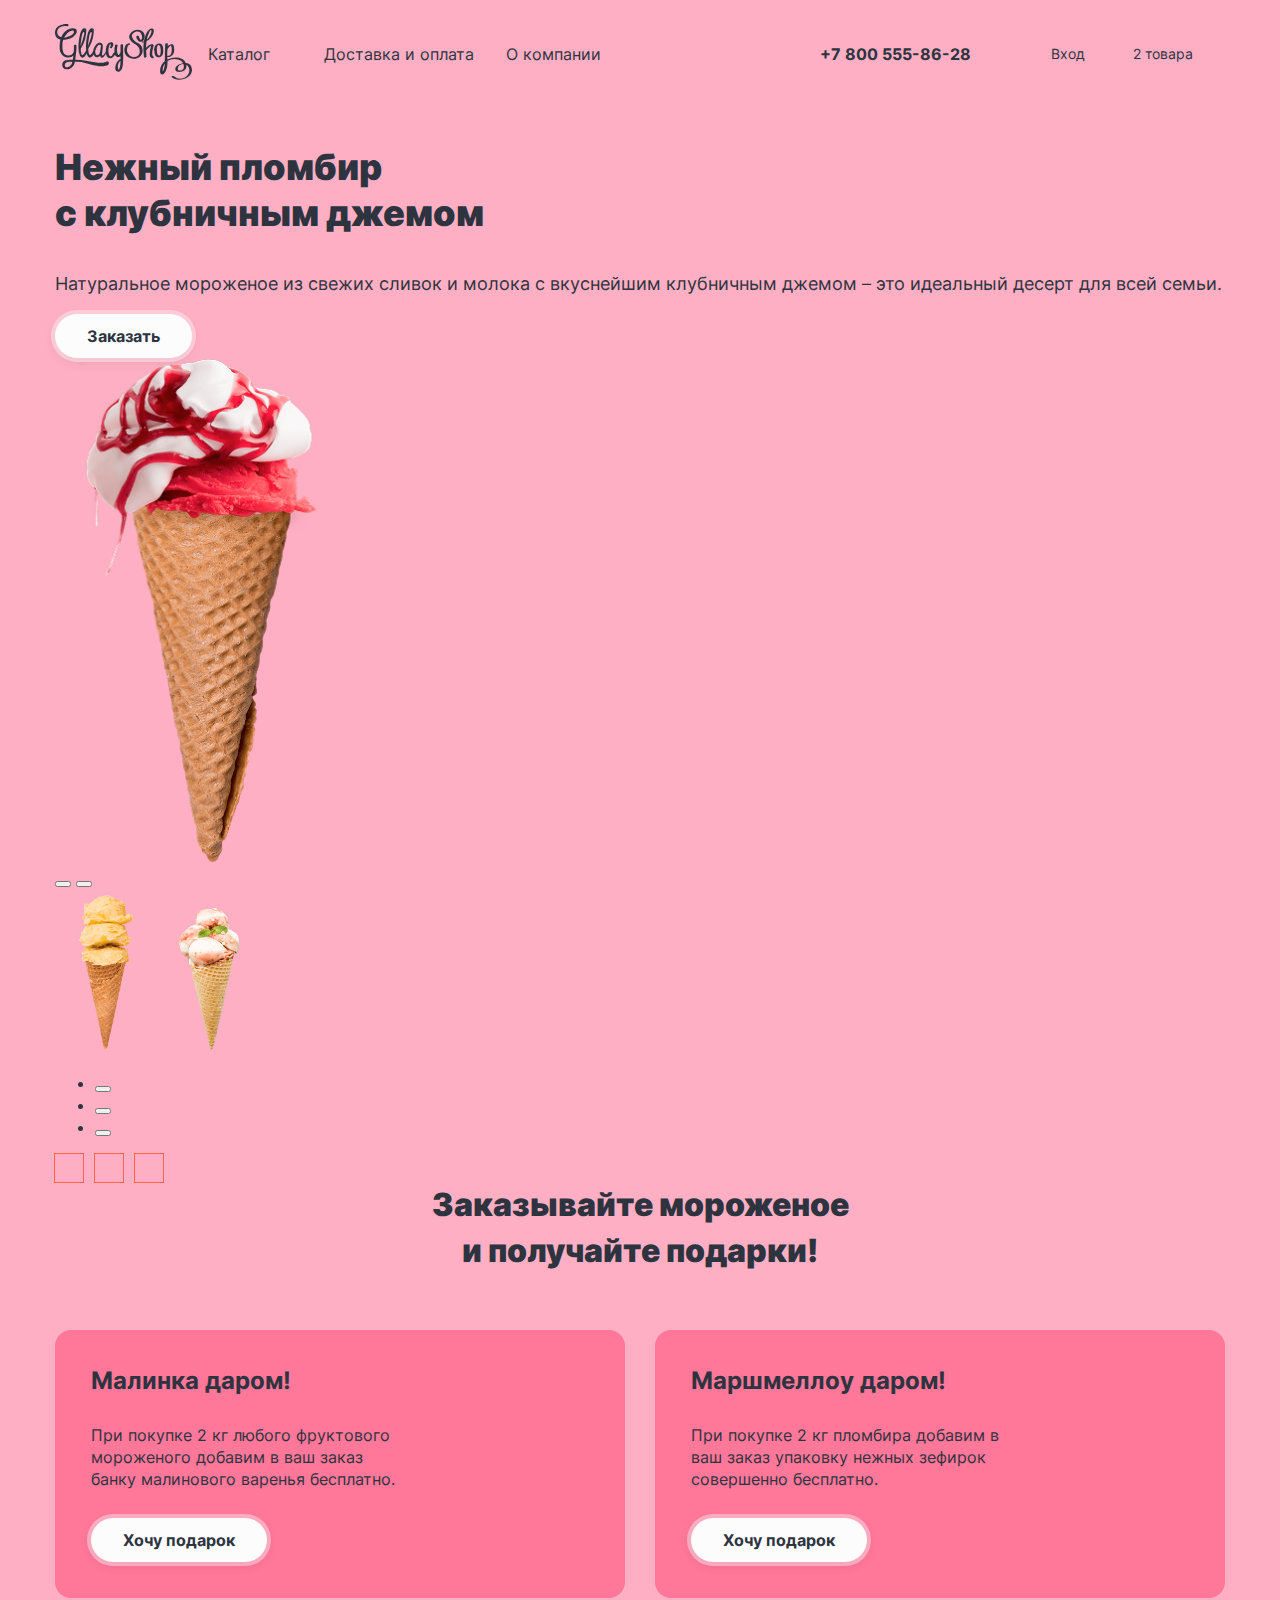
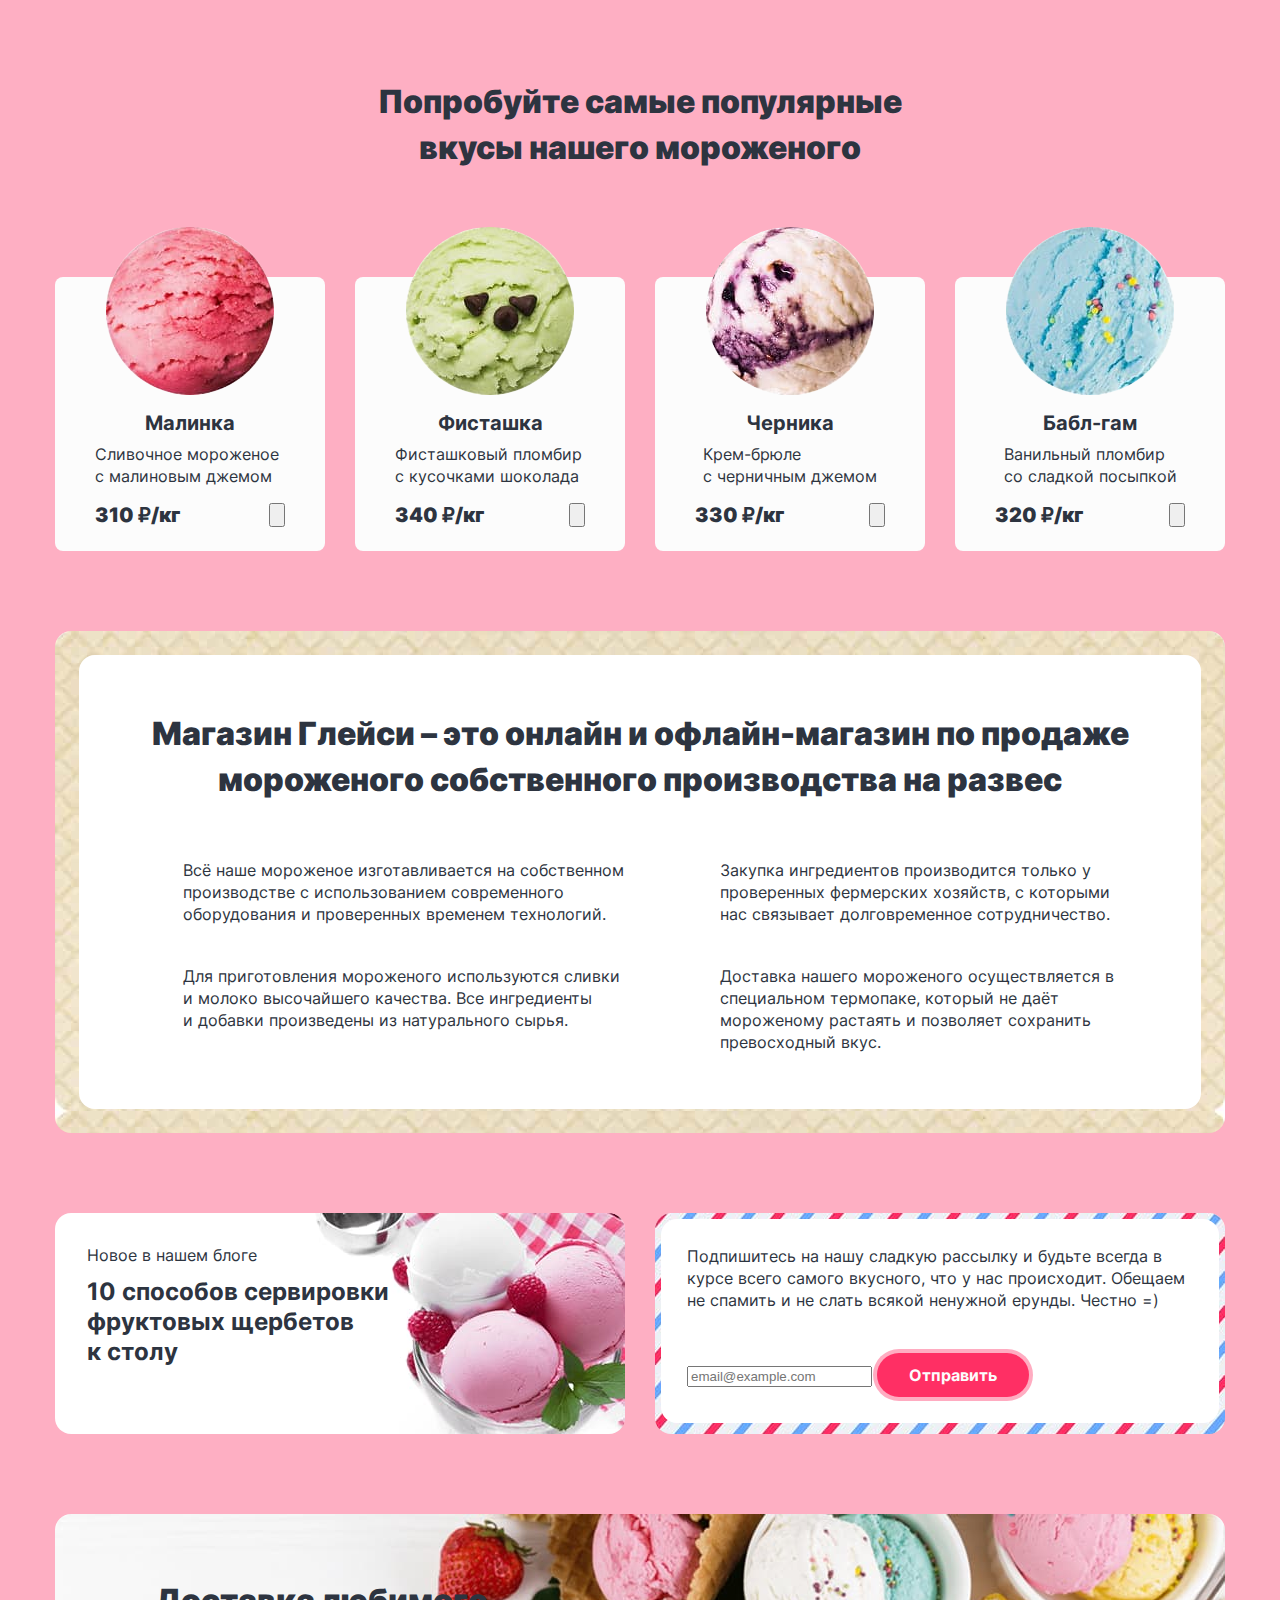
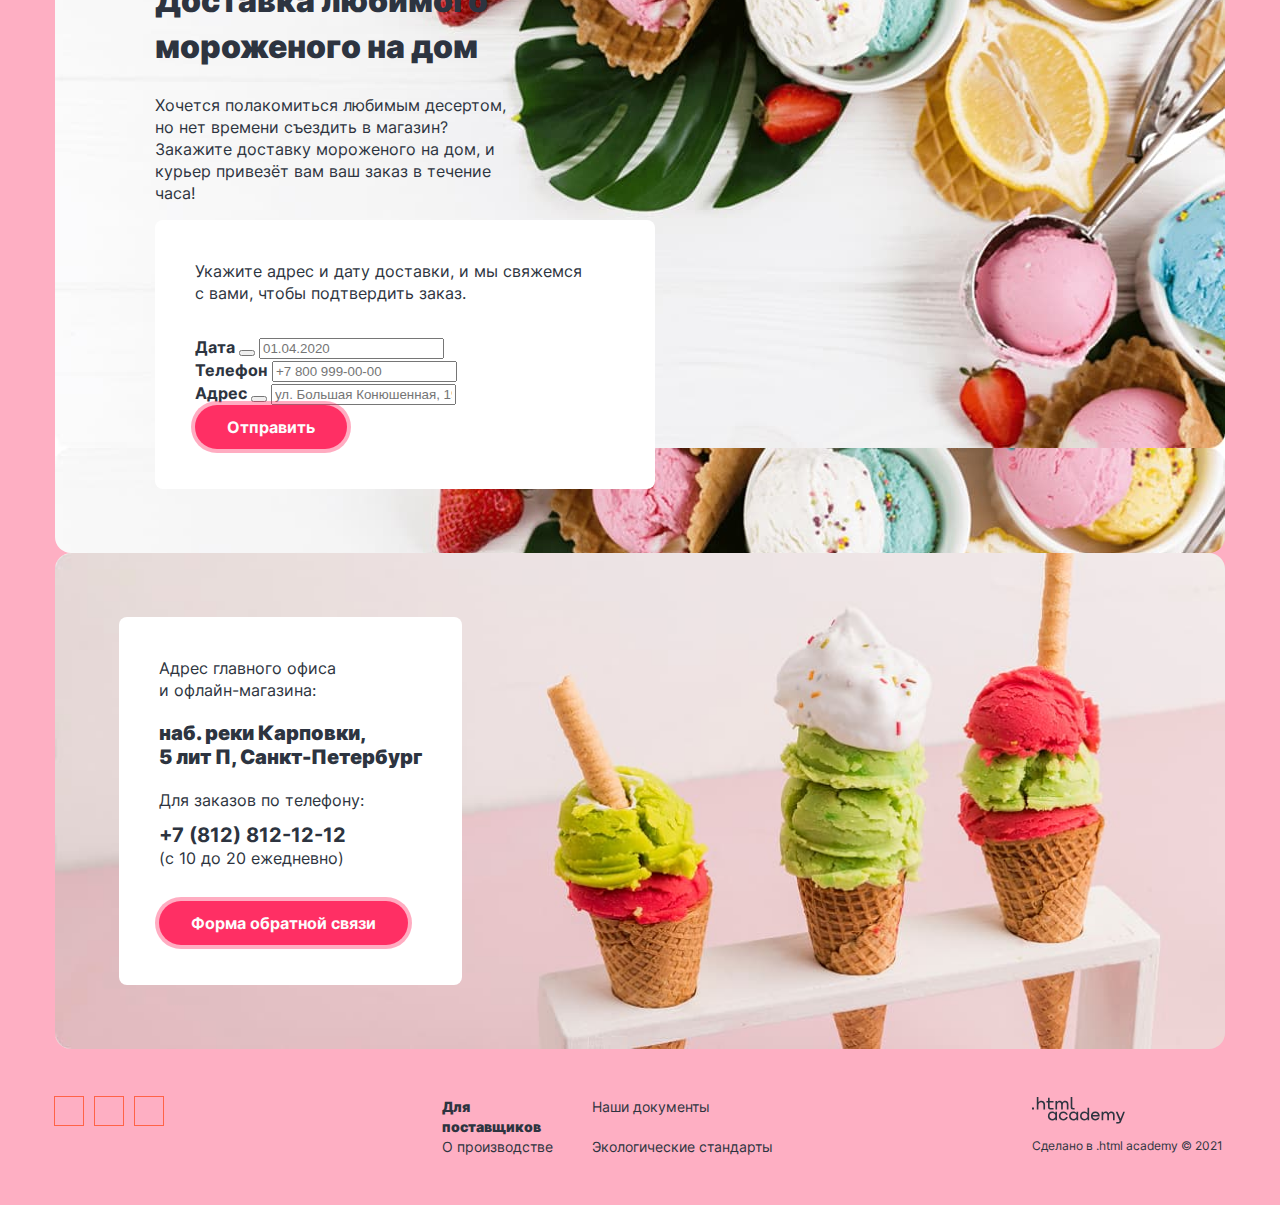
==== commit 4290e2ff: "Add additional section grid" ====
--- a/index.html
+++ b/index.html
@@ -212,26 +212,28 @@
     <section class="additional">
       <h2 class="visually-hidden">Разное</h2>
 
-      <article class="blog">
-        <h3 class="visually-hidden">Новое в нашем блоге</h3>
-        <p class="blog__text"  aria-hidden="true">Новое в нашем блоге</p>
-        <a class="blog__link" href="#">10 способов сервировки<br> фруктовых щербетов<br> к столу</a>
-      </article>
-
-      <article class="subscribe">
-        <h3 class="visually-hidden">Раздел подписки</h3>
-
-        <div class="subscribe__wrapper">
-          <p class="subscribe__text">Подпишитесь на нашу сладкую рассылку и будьте всегда в курсе всего самого вкусного, что у нас происходит. Обещаем не спамить и не слать всякой ненужной ерунды. Честно =)</p>
-
-        <form class="subscribe__form" action="https://echo.htmlacademy.ru" method="post">
-          <label class="visually-hidden" for="email">Введите ваш email</label>
-          <!-- для показа ошибки ввода поля добавить класс field-error -->
-          <input class="field" type="email" id="email" name="email" placeholder="email@example.com" required>
-          <button class="button button--another-bg" type="submit">Отправить</button>
-        </form>
-        </div>
-      </article>
+      <div class="additional__container">
+        <article class="blog">
+          <h3 class="visually-hidden">Новое в нашем блоге</h3>
+          <p class="blog__text"  aria-hidden="true">Новое в нашем блоге</p>
+          <a class="blog__link" href="#">10 способов сервировки<br> фруктовых щербетов<br> к столу</a>
+        </article>
+
+        <article class="subscribe">
+          <h3 class="visually-hidden">Раздел подписки</h3>
+
+          <div class="subscribe__wrapper">
+            <p class="subscribe__text">Подпишитесь на нашу сладкую рассылку и будьте всегда в курсе всего самого вкусного, что у нас происходит. Обещаем не спамить и не слать всякой ненужной ерунды. Честно =)</p>
+
+          <form class="subscribe__form" action="https://echo.htmlacademy.ru" method="post">
+            <label class="visually-hidden" for="email">Введите ваш email</label>
+            <!-- для показа ошибки ввода поля добавить класс field-error -->
+            <input class="field" type="email" id="email" name="email" placeholder="email@example.com" required>
+            <button class="button button--another-bg" type="submit">Отправить</button>
+          </form>
+          </div>
+        </article>
+      </div>
     </section>
 
     <section class="delivery">
--- a/css/styles.css
+++ b/css/styles.css
@@ -316,6 +316,16 @@
 
 /* Additional */
 
+.additional {
+  margin-bottom: 80px;
+}
+
+.additional__container {
+  display: grid;
+  grid-template-columns: repeat(2, 1fr);
+  gap: 30px;
+}
+
 /* Blog */
 
 .blog {
